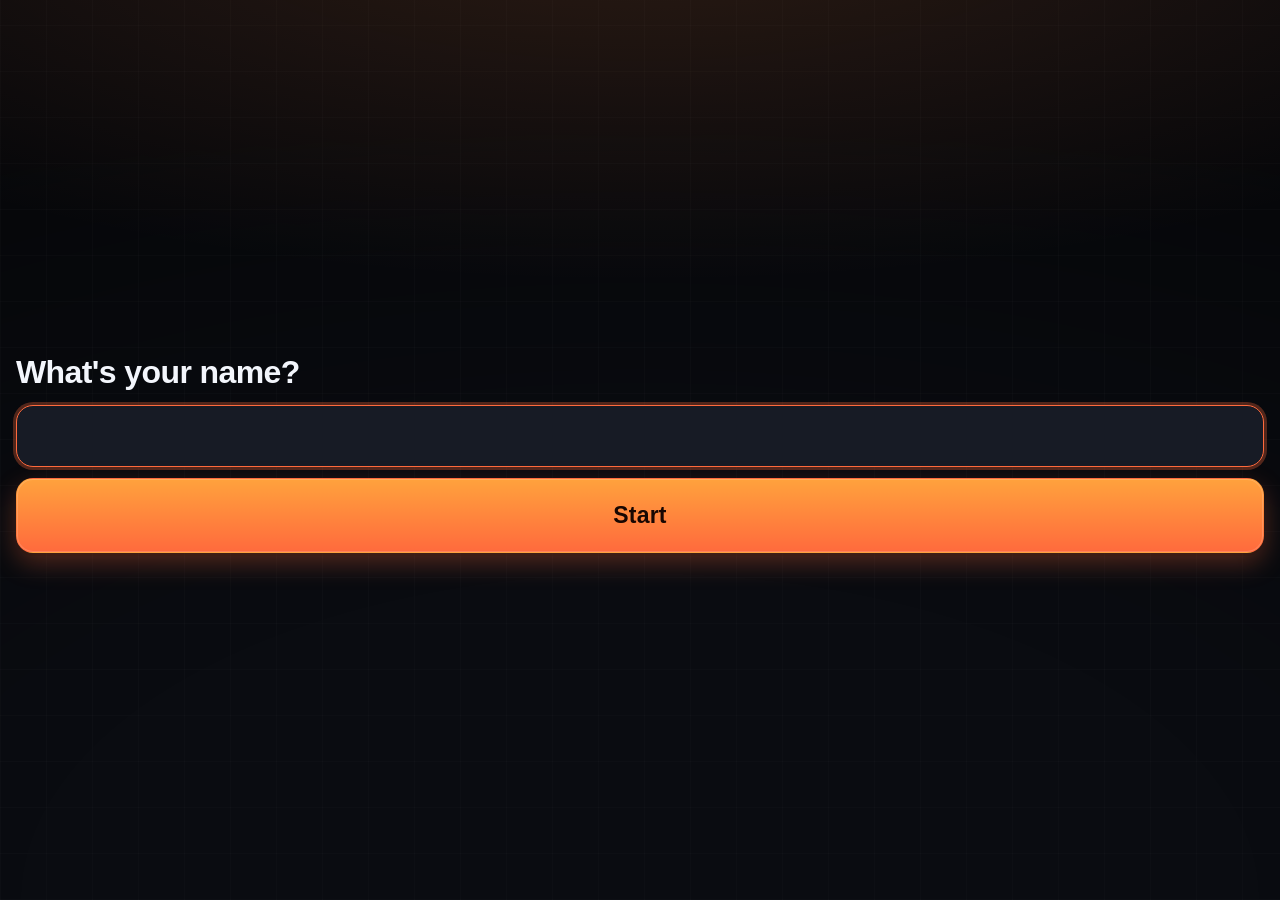
==== index.html @ cfa5f695 "Dojo 12 step 1: core engine, run loop, grid, PWA shell Vanilla JS, no build step. Per-fact mastery m" ====
<!DOCTYPE html>
<html lang="en-CA">
<head>
<meta charset="utf-8">
<meta name="viewport" content="width=device-width, initial-scale=1, viewport-fit=cover, maximum-scale=1, user-scalable=no">
<meta name="apple-mobile-web-app-capable" content="yes">
<meta name="mobile-web-app-capable" content="yes">
<meta name="apple-mobile-web-app-status-bar-style" content="black-translucent">
<meta name="apple-mobile-web-app-title" content="Dojo 12">
<meta name="theme-color" content="#11131a">
<title>Dojo 12</title>
<link rel="manifest" href="manifest.webmanifest">
<link rel="apple-touch-icon" href="icons/icon-180.png">
<link rel="icon" href="icons/icon-192.png">
<link rel="stylesheet" href="css/themes.css">
<link rel="stylesheet" href="css/app.css">
</head>
<body>
<div id="app"></div>

<script src="js/core/util.js"></script>
<script src="js/core/cfg.js"></script>
<script src="js/engine/facts.js"></script>
<script src="js/engine/mastery.js"></script>
<script src="js/core/save.js"></script>
<script src="js/core/install.js"></script>
<script src="js/data/copy.js"></script>
<script src="js/engine/scripts.js"></script>
<script src="js/engine/diagnose.js"></script>
<script src="js/engine/xp.js"></script>
<script src="js/engine/scheduler.js"></script>
<script src="js/engine/runstate.js"></script>
<script src="js/game/audio.js"></script>
<script src="js/game/fx.js"></script>
<script src="js/game/keypad.js"></script>
<script src="js/game/run.js"></script>
<script src="js/game/grid.js"></script>
<script src="js/game/main.js"></script>
</body>
</html>
---- css/themes.css ----
/* Dojo 12 — colour themes. The base theme ships with the game; the rest are
   shop stock. Every theme sets the same variables.

   The four grid states are four different hues, not four shades of one, so a
   cell reads at 24 pixels across a room: orange is being learned, blue is known
   but slow, green is fast, gold is settled. Gold also carries a ring inside the
   cell, so the two brightest states differ in shape as well as colour. */
:root, [data-theme="dojo"] {
  --bg: #0a0c11; --bg2: #0e1118;
  --panel: #171b25; --panel2: #212736; --edge: #2c3446;
  --ink: #f3f6fc; --dim: #8b95ab; --scrim: rgba(5,7,11,0.78);
  --accent: #ff6a3d; --accent2: #ffa23d; --onAccent: #180702;
  --glow: rgba(255,106,61,0.30);
  --gold: #ffc93c; --gold2: #ffe27a; --goldSoft: rgba(255,201,60,0.20);
  --learn: #ef7d3c; --known: #4d9bf0; --fastc: #2fbf71;
  --bad: #ff4f4f; --warn: #ffb03d;
  --lamp: radial-gradient(120% 62% at 50% -12%, rgba(255,140,80,0.16), transparent 70%);
}
[data-theme="space"] {
  --bg: #05070f; --bg2: #080c1a;
  --panel: #121a30; --panel2: #1c2645; --edge: #2a3660;
  --ink: #e9edff; --dim: #7f8db8; --scrim: rgba(2,4,10,0.80);
  --accent: #6f8cff; --accent2: #9d7bff; --onAccent: #030618;
  --glow: rgba(111,140,255,0.32);
  --gold: #ffd166; --gold2: #fff0b8; --goldSoft: rgba(255,209,102,0.20);
  --learn: #f08a4b; --known: #55b7e8; --fastc: #45d6a0;
  --bad: #ff5f6b; --warn: #ffb45a;
  --lamp: radial-gradient(120% 62% at 50% -12%, rgba(120,140,255,0.18), transparent 70%);
}
[data-theme="paper"] {
  --bg: #f2eee2; --bg2: #ece7d8;
  --panel: #fffdf6; --panel2: #e4dece; --edge: #d3ccb7;
  --ink: #1f1c16; --dim: #6f6857; --scrim: rgba(38,34,26,0.45);
  --accent: #c14a24; --accent2: #e0873a; --onAccent: #fffdf6;
  --glow: rgba(193,74,36,0.22);
  --gold: #d99b1c; --gold2: #f2c65c; --goldSoft: rgba(217,155,28,0.22);
  --learn: #d4762e; --known: #3d7fbf; --fastc: #2f8f57;
  --bad: #b8382c; --warn: #b8802e;
  --lamp: radial-gradient(120% 62% at 50% -12%, rgba(193,74,36,0.10), transparent 70%);
}
[data-theme="neon"] {
  --bg: #06060c; --bg2: #0a0a14;
  --panel: #14142a; --panel2: #1e1e3c; --edge: #2d2d58;
  --ink: #f4f2ff; --dim: #8d88bd; --scrim: rgba(3,3,8,0.80);
  --accent: #14e0a3; --accent2: #4df0ff; --onAccent: #021410;
  --glow: rgba(20,224,163,0.30);
  --gold: #ffe14d; --gold2: #fff7a8; --goldSoft: rgba(255,225,77,0.20);
  --learn: #ff8a3d; --known: #4d9bf0; --fastc: #22e08a;
  --bad: #ff3d68; --warn: #ffa93d;
  --lamp: radial-gradient(120% 62% at 50% -12%, rgba(20,224,163,0.16), transparent 70%);
}
---- css/app.css ----
/* Dojo 12 — layout and feel. Colours live in themes.css.
   This is meant to read as a game, not a form: a dark mat lit from above, a
   heavy rounded face for every number, weight and glow on anything earned. */
* { box-sizing: border-box; -webkit-tap-highlight-color: transparent; }
html, body {
  margin: 0; padding: 0; height: 100%;
  background: var(--bg);
  color: var(--ink);
  font: 500 17px/1.35 ui-rounded, "SF Pro Rounded", -apple-system, BlinkMacSystemFont, "Segoe UI", Roboto, sans-serif;
  overscroll-behavior: none;
  -webkit-text-size-adjust: 100%;
  font-variant-numeric: tabular-nums;
}
body { user-select: none; -webkit-user-select: none; -webkit-touch-callout: none; }
/* The lamp over the mat, and a woven ground under it. */
body::before {
  content: ""; position: fixed; inset: 0; pointer-events: none; z-index: 0;
  background:
    var(--lamp),
    repeating-linear-gradient(90deg, rgba(255,255,255,0.014) 0 1px, transparent 1px 46px),
    repeating-linear-gradient(0deg, rgba(255,255,255,0.014) 0 1px, transparent 1px 46px),
    radial-gradient(120% 90% at 50% 100%, transparent 40%, rgba(0,0,0,0.42) 100%);
}
#app {
  position: relative; z-index: 1;
  min-height: 100%;
  display: flex; flex-direction: column;
  padding: env(safe-area-inset-top) env(safe-area-inset-right) env(safe-area-inset-bottom) env(safe-area-inset-left);
}
.screen { flex: 1; display: flex; flex-direction: column; padding: 16px 16px 12px; gap: 11px; }
.grow { flex: 1; }
.row { display: flex; align-items: center; gap: 10px; }
.between { justify-content: space-between; }
.centre { align-items: center; justify-content: center; text-align: center; }
.col { display: flex; flex-direction: column; }
.hidden { display: none !important; }

/* ---- type ---- */
.big { font-size: 32px; font-weight: 800; letter-spacing: -0.6px; }
.mid { font-size: 20px; font-weight: 700; }
.small { font-size: 15px; color: var(--dim); font-weight: 500; }
.tiny { font-size: 13px; color: var(--dim); }
.num { font-variant-numeric: tabular-nums; }

/* ---- buttons ---- */
button { font: inherit; color: inherit; border: 0; background: none; touch-action: manipulation; cursor: pointer; }
.btn {
  background: linear-gradient(180deg, var(--panel2), var(--panel));
  color: var(--ink);
  border-radius: 17px; padding: 15px 18px; font-weight: 700; font-size: 17px;
  border: 1px solid var(--edge);
  box-shadow: 0 1px 0 rgba(255,255,255,0.05) inset, 0 6px 14px rgba(0,0,0,0.35);
  transition: transform 70ms ease, filter 120ms ease;
}
.btn:active { transform: translateY(2px) scale(0.985); filter: brightness(1.12); }
.btn.primary {
  background: linear-gradient(180deg, var(--accent2), var(--accent));
  color: var(--onAccent); border-color: transparent;
  font-size: 23px; font-weight: 800; padding: 21px; letter-spacing: 0.2px;
  box-shadow: 0 0 0 1px rgba(255,255,255,0.16) inset, 0 10px 26px var(--glow), 0 3px 0 rgba(0,0,0,0.25);
}
.btn.wide { width: 100%; }
.btn.ghost { background: transparent; box-shadow: none; }
.btn:disabled { opacity: 0.35; }

/* ---- home ---- */
.hero { gap: 6px; }
.namerow { display: flex; align-items: center; gap: 11px; }
.level {
  flex: none; width: 46px; height: 46px; border-radius: 15px;
  background: linear-gradient(180deg, var(--accent2), var(--accent));
  color: var(--onAccent); font-weight: 800; font-size: 21px;
  display: flex; align-items: center; justify-content: center;
  box-shadow: 0 6px 16px var(--glow);
}
.xpbar { height: 7px; border-radius: 4px; background: var(--panel); overflow: hidden;
         box-shadow: 0 1px 2px rgba(0,0,0,0.4) inset; }
.xpbar > i { display: block; height: 100%; border-radius: 4px;
             background: linear-gradient(90deg, var(--accent), var(--accent2)); transition: width 500ms ease; }
.plate {
  background: linear-gradient(180deg, var(--panel), var(--bg2));
  border: 1px solid var(--edge); border-radius: 20px; padding: 15px 16px;
  box-shadow: 0 1px 0 rgba(255,255,255,0.045) inset, 0 10px 24px rgba(0,0,0,0.3);
}
.plate .label { font-size: 13px; letter-spacing: 1.4px; text-transform: uppercase; color: var(--dim); font-weight: 700; }
.plate .value { font-size: 21px; font-weight: 800; }
.beltbar { height: 8px; border-radius: 5px; background: var(--panel2); overflow: hidden; margin-top: 9px; }
.beltbar > i { display: block; height: 100%; border-radius: 5px;
               background: linear-gradient(90deg, var(--fastc), var(--gold)); transition: width 500ms ease; }
.dots { display: flex; gap: 8px; }
.dot { width: 13px; height: 13px; border-radius: 50%; background: var(--panel2);
       box-shadow: 0 1px 2px rgba(0,0,0,0.35) inset; }
.dot.on { background: linear-gradient(180deg, var(--gold2), var(--gold)); box-shadow: 0 0 9px var(--goldSoft); }
.tiles { display: grid; grid-template-columns: 1fr 1fr; gap: 10px; }
.lvl { color: var(--accent); font-weight: 800; }
.belt { width: 34px; height: 11px; border-radius: 6px; display: inline-block; flex: none;
        box-shadow: 0 1px 3px rgba(0,0,0,0.5), 0 0 0 1px rgba(255,255,255,0.10) inset; }
.b-white { background: linear-gradient(180deg, #ffffff, #d7dbe4); }
.b-yellow { background: linear-gradient(180deg, #ffe36e, #f0c02c); }
.b-orange { background: linear-gradient(180deg, #ffa54d, #ef7420); }
.b-black { background: linear-gradient(180deg, #3a3f4d, #14161d); box-shadow: 0 0 0 1px var(--gold) inset, 0 1px 3px rgba(0,0,0,0.5); }

/* ---- run ---- */
.runtop { display: flex; align-items: center; justify-content: space-between; gap: 12px; height: 30px; }
.runscore { font-size: 19px; font-weight: 800; min-width: 62px; }
.pips { display: flex; gap: 3px; flex: 1; justify-content: center; }
.pip { width: 7px; height: 5px; border-radius: 3px; background: var(--panel2); transition: background 200ms ease; }
.pip.done { background: var(--dim); }
.pip.now { background: var(--accent); box-shadow: 0 0 7px var(--glow); }
.pip.miss { background: var(--bad); }
.combo {
  font-weight: 900; font-size: 19px; min-width: 62px; text-align: right;
  color: var(--dim); transition: color 200ms ease, transform 160ms ease;
}
.combo.t1 { color: var(--warn); }
.combo.t2 { color: var(--accent); text-shadow: 0 0 14px var(--glow); }
.combo.t3 { color: var(--gold); text-shadow: 0 0 18px var(--goldSoft); transform: scale(1.16); }

.cardwrap { flex: 1; display: flex; align-items: center; justify-content: center; position: relative; min-height: 0; }
.cardwrap::before {
  content: ""; position: absolute; width: 116%; aspect-ratio: 1; border-radius: 50%;
  background: radial-gradient(closest-side, var(--glow), transparent 70%);
  opacity: 0.5; transition: opacity 300ms ease; pointer-events: none;
}
.cardwrap.hot::before { opacity: 1; }
.card {
  position: relative; width: 100%; max-width: 330px; aspect-ratio: 1;
  background: linear-gradient(168deg, var(--panel2) 0%, var(--panel) 46%, var(--bg2) 100%);
  border: 1px solid var(--edge); border-radius: 32px;
  display: flex; flex-direction: column; align-items: center; justify-content: center; gap: 8px;
  box-shadow: 0 1px 0 rgba(255,255,255,0.07) inset, 0 -18px 40px rgba(0,0,0,0.28) inset,
              0 22px 44px rgba(0,0,0,0.45);
  transition: transform 90ms ease, box-shadow 200ms ease, border-color 200ms ease;
}
.card.gold {
  border-color: var(--gold);
  box-shadow: 0 0 0 2px var(--goldSoft) inset, 0 0 34px var(--goldSoft), 0 22px 44px rgba(0,0,0,0.45);
}
.question {
  font-size: clamp(44px, 15.5vw, 62px); font-weight: 800; letter-spacing: -1.5px;
  text-shadow: 0 3px 10px rgba(0,0,0,0.4);
}
.slots { display: flex; gap: 9px; height: 30px; align-items: flex-end; }
.slot { width: 30px; height: 5px; border-radius: 3px; background: var(--panel2);
        box-shadow: 0 1px 2px rgba(0,0,0,0.4) inset; transition: background 120ms ease, box-shadow 120ms ease; }
.slot.on { background: var(--accent); box-shadow: 0 0 9px var(--glow); }
.typed { font-size: 42px; font-weight: 800; min-height: 48px; letter-spacing: 3px; color: var(--accent2); }
.cardlabel {
  font-size: 12px; color: var(--dim); letter-spacing: 2px; text-transform: uppercase; font-weight: 800;
  min-height: 15px;
}
.card.gold .cardlabel { color: var(--gold); }

.ring { position: absolute; inset: -4px; pointer-events: none; overflow: visible; }
.ring rect { fill: none; stroke-linecap: round; }
.ring .track { stroke: var(--panel2); }
.ring .arc { stroke: var(--accent); filter: drop-shadow(0 0 5px var(--glow)); transition: stroke 200ms ease; }
.ring .arc.low { stroke: var(--bad); filter: drop-shadow(0 0 6px rgba(255,79,79,0.55)); }
.ring .goldline { stroke: var(--gold); }
.ring .ghost { stroke: var(--ink); opacity: 0.5; }

@keyframes crack { 0% { transform: translateX(0) } 18% { transform: translateX(-9px) rotate(-1.2deg) }
  38% { transform: translateX(8px) rotate(1.2deg) } 60% { transform: translateX(-5px) }
  80% { transform: translateX(3px) } 100% { transform: translateX(0) } }
.card.cracked { animation: crack 280ms cubic-bezier(.36,.07,.19,.97); border-color: var(--bad); }
.card.cracked::after {
  content: ""; position: absolute; inset: 0; border-radius: 32px; pointer-events: none;
  background:
    linear-gradient(104deg, transparent 46%, var(--bad) 48.4%, var(--bad) 51.6%, transparent 54%),
    linear-gradient(62deg, transparent 62%, var(--bad) 63.4%, var(--bad) 65%, transparent 66.6%),
    radial-gradient(closest-side, rgba(255,79,79,0.22), transparent 76%);
  opacity: 0.85; animation: fade 620ms ease forwards;
}
@keyframes fade { to { opacity: 0 } }
@keyframes pop { 0% { transform: scale(1) } 42% { transform: scale(1.075) } 100% { transform: scale(1) } }
.pop { animation: pop 200ms cubic-bezier(.34,1.56,.64,1); }
@keyframes shake { 0%,100% { transform: translateX(0) } 25% { transform: translateX(-9px) } 75% { transform: translateX(9px) } }
.shake { animation: shake 300ms ease; }
@keyframes ignite { 0% { box-shadow: 0 0 0 0 var(--goldSoft) } 100% { box-shadow: 0 0 0 26px rgba(255,201,60,0) } }
.ignite { animation: ignite 620ms ease-out; }

/* ---- keypad ---- */
.keypad { display: grid; grid-template-columns: repeat(3, 1fr); gap: 9px; padding-top: 4px; }
.key {
  background: linear-gradient(180deg, var(--panel2), var(--panel));
  border: 1px solid var(--edge); border-radius: 18px;
  font-size: 28px; font-weight: 700; padding: 15px 0; text-align: center;
  box-shadow: 0 1px 0 rgba(255,255,255,0.06) inset, 0 4px 0 rgba(0,0,0,0.32), 0 8px 16px rgba(0,0,0,0.28);
  transition: transform 60ms ease, filter 90ms ease, box-shadow 60ms ease;
}
.key:active {
  transform: translateY(4px); filter: brightness(1.35);
  box-shadow: 0 1px 0 rgba(255,255,255,0.06) inset, 0 0 0 rgba(0,0,0,0.32), 0 3px 8px rgba(0,0,0,0.3);
}
.key.go {
  background: linear-gradient(180deg, var(--accent2), var(--accent));
  color: var(--onAccent); border-color: transparent; font-size: 21px; font-weight: 800;
  box-shadow: 0 0 0 1px rgba(255,255,255,0.18) inset, 0 4px 0 rgba(0,0,0,0.3), 0 8px 20px var(--glow);
}
.key.fn { font-size: 22px; color: var(--dim); }
/* Dead while the card is showing a result or waiting on Rescue or Skip. */
.keypad.off { opacity: 0.32; }
.keypad.off .key { box-shadow: none; }

/* ---- overlays ---- */
.miss-buttons { display: flex; gap: 10px; align-items: stretch; }
.miss-buttons .btn.primary { flex: 3; font-size: 20px; padding: 17px; }
.miss-buttons .btn.ghost { flex: 1; font-size: 15px; color: var(--dim); border-color: var(--edge); }
.stepline { font-size: 25px; font-weight: 800; text-align: center; padding: 0 12px; }
.factline { font-size: 17px; color: var(--dim); text-align: center; }
.diagline { font-size: 16px; color: var(--warn); text-align: center; min-height: 21px; font-weight: 600; }

/* ---- grid ---- */
.gridwrap { overflow: auto; -webkit-overflow-scrolling: touch; }
table.grid { border-collapse: separate; border-spacing: 3px; margin: 0 auto; }
table.grid th { font-size: 11px; color: var(--dim); font-weight: 800; width: 25px; height: 25px; }
table.grid td {
  width: 25px; height: 25px; border-radius: 7px; background: var(--panel2); position: relative;
  box-shadow: 0 1px 2px rgba(0,0,0,0.32) inset;
}
table.grid td.s-learning, .legend i.s-learning { background: var(--learn); }
table.grid td.s-known,    .legend i.s-known    { background: var(--known); }
table.grid td.s-fast,     .legend i.s-fast     { background: var(--fastc); }
table.grid td.s-auto,     .legend i.s-auto     {
  background: linear-gradient(180deg, var(--gold2), var(--gold));
  box-shadow: 0 0 8px var(--goldSoft);
}
/* Gold cells carry a ring as well as a colour, so the two brightest states
   differ in shape and not only in hue. */
table.grid td.s-auto::before, .legend i.s-auto::before {
  content: ""; position: absolute; inset: 5px; border-radius: 50%;
  border: 2px solid rgba(0,0,0,0.45);
}
.legend i.s-auto::before { inset: 2px; border-width: 1.5px; }
td.dotted::after { content: ""; position: absolute; right: 2px; top: 2px; width: 6px; height: 6px;
  border-radius: 50%; background: var(--bad); box-shadow: 0 0 0 1.5px var(--bg); }
.legend { display: flex; gap: 13px; flex-wrap: wrap; }
.legend i { width: 13px; height: 13px; border-radius: 4px; display: inline-block; margin-right: 6px;
            vertical-align: -2px; position: relative; }
.seg { display: flex; gap: 7px; }
.seg .btn { flex: 1; padding: 10px; font-size: 14px; }
.seg .btn.on { background: linear-gradient(180deg, var(--accent2), var(--accent));
               color: var(--onAccent); border-color: transparent; }

/* ---- summary ---- */
.score { font-size: 62px; font-weight: 900; letter-spacing: -2px; line-height: 1;
         background: linear-gradient(180deg, var(--ink), var(--dim));
         -webkit-background-clip: text; background-clip: text; color: transparent; }
.lines { gap: 8px; }
.lines .small { color: var(--ink); font-weight: 600; }
.lines .small.q { color: var(--dim); font-weight: 500; }
.toast {
  position: fixed; left: 50%; transform: translateX(-50%); bottom: calc(24px + env(safe-area-inset-bottom));
  background: linear-gradient(180deg, var(--panel2), var(--panel));
  border: 1px solid var(--edge); border-radius: 14px;
  padding: 11px 17px; font-size: 15px; font-weight: 600; z-index: 40;
  box-shadow: 0 10px 26px rgba(0,0,0,0.45);
}
.spark {
  position: fixed; width: 7px; height: 7px; border-radius: 50%; pointer-events: none; z-index: 30;
}
.field {
  width: 100%; font: inherit; font-size: 22px; font-weight: 700; padding: 15px; border-radius: 17px;
  background: var(--panel); border: 1px solid var(--edge); color: var(--ink);
  box-shadow: 0 2px 6px rgba(0,0,0,0.35) inset;
}
.field:focus { outline: none; border-color: var(--accent); box-shadow: 0 0 0 3px var(--glow); }
.sw { width: 46px; height: 27px; border-radius: 14px; background: var(--panel2); position: relative;
      transition: background 140ms ease; flex: none; box-shadow: 0 1px 3px rgba(0,0,0,0.4) inset; }
.sw > i { position: absolute; top: 3px; left: 3px; width: 21px; height: 21px; border-radius: 50%;
          background: var(--dim); transition: transform 160ms cubic-bezier(.34,1.56,.64,1), background 140ms ease; }
.sw.on { background: linear-gradient(90deg, var(--accent), var(--accent2)); }
.sw.on > i { transform: translateX(19px); background: var(--onAccent); }

.install { gap: 18px; }
.install .shot { border: 1px solid var(--edge); border-radius: 20px; padding: 20px; background: var(--panel);
                 box-shadow: 0 10px 24px rgba(0,0,0,0.35); }
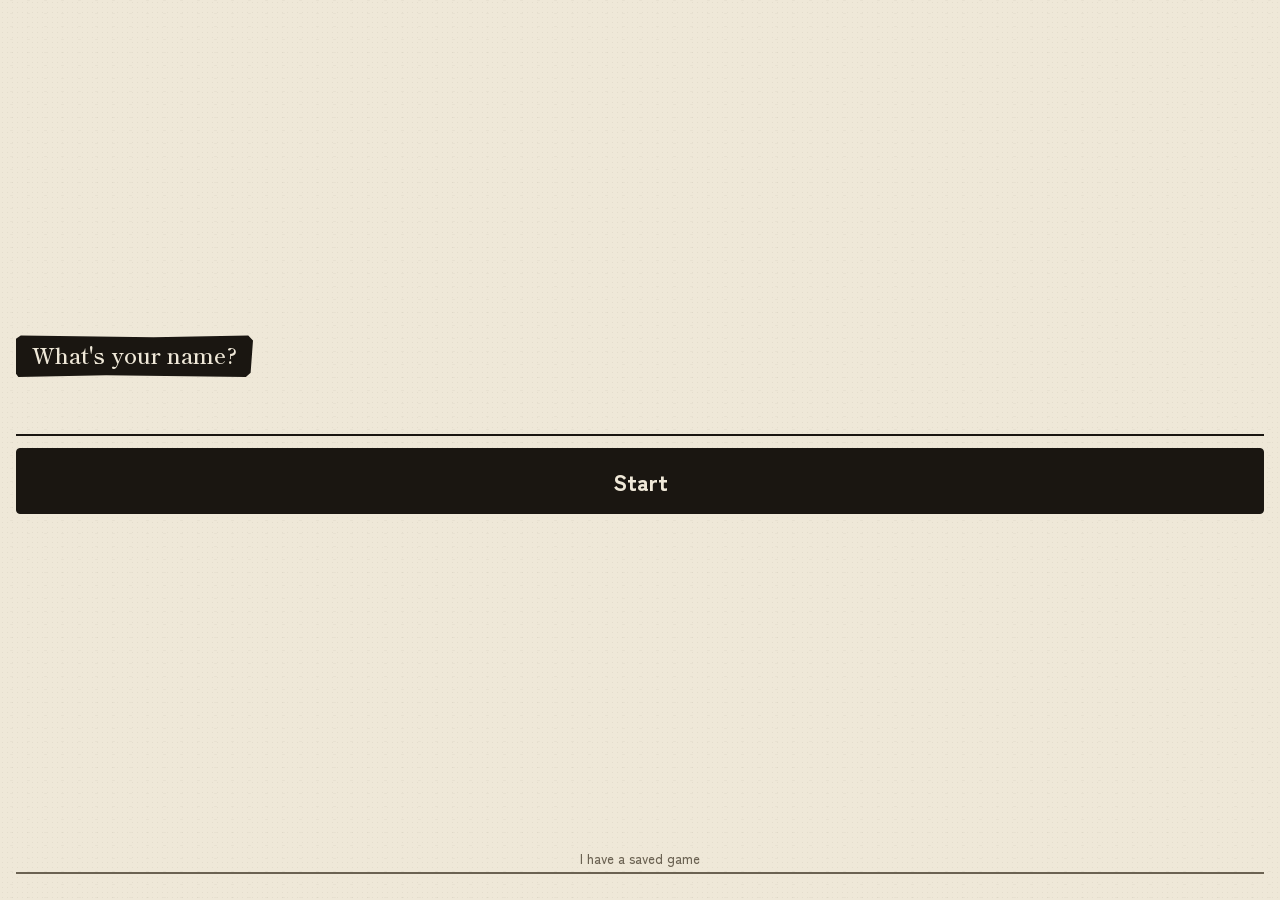
==== commit 6aae0c7f: "rework: one belt on dots, coins, round 1 as a normal round, every word rewritten, paper and ink scre" ====
--- a/index.html
+++ b/index.html
@@ -5,13 +5,16 @@
 <meta name="viewport" content="width=device-width, initial-scale=1, viewport-fit=cover, maximum-scale=1, user-scalable=no">
 <meta name="apple-mobile-web-app-capable" content="yes">
 <meta name="mobile-web-app-capable" content="yes">
-<meta name="apple-mobile-web-app-status-bar-style" content="black-translucent">
+<meta name="apple-mobile-web-app-status-bar-style" content="default">
 <meta name="apple-mobile-web-app-title" content="Dojo 12">
-<meta name="theme-color" content="#11131a">
+<meta name="theme-color" content="#EFE8D8">
 <title>Dojo 12</title>
 <link rel="manifest" href="manifest.webmanifest">
 <link rel="apple-touch-icon" href="icons/icon-180.png">
 <link rel="icon" href="icons/icon-192.png">
+<link rel="preconnect" href="https://fonts.googleapis.com">
+<link rel="preconnect" href="https://fonts.gstatic.com" crossorigin>
+<link rel="stylesheet" href="https://fonts.googleapis.com/css2?family=Shippori+Mincho:wght@600&family=Zen+Kaku+Gothic+New:wght@500;700;900&display=swap">
 <link rel="stylesheet" href="css/themes.css">
 <link rel="stylesheet" href="css/app.css">
 </head>
@@ -28,13 +31,24 @@
 <script src="js/engine/scripts.js"></script>
 <script src="js/engine/diagnose.js"></script>
 <script src="js/engine/xp.js"></script>
+<script src="js/engine/belt.js"></script>
 <script src="js/engine/scheduler.js"></script>
 <script src="js/engine/runstate.js"></script>
+<script src="js/engine/tryout.js"></script>
+<script src="js/engine/roundone.js"></script>
+<script src="js/engine/belttest.js"></script>
+<script src="js/engine/beyond.js"></script>
+<script src="js/engine/share.js"></script>
 <script src="js/game/audio.js"></script>
 <script src="js/game/fx.js"></script>
 <script src="js/game/keypad.js"></script>
 <script src="js/game/run.js"></script>
+<script src="js/game/cards.js"></script>
 <script src="js/game/grid.js"></script>
+<script src="js/game/belts.js"></script>
+<script src="js/game/shop.js"></script>
+<script src="js/game/recap.js"></script>
+<script src="js/game/dashboard.js"></script>
 <script src="js/game/main.js"></script>
 </body>
 </html>
--- a/css/themes.css
+++ b/css/themes.css
@@ -1,51 +1,108 @@
-/* Dojo 12 — colour themes. The base theme ships with the game; the rest are
-   shop stock. Every theme sets the same variables.
+/* Dojo 12 — papers (ART.md). Every paper sets the same tokens and nothing else;
+   the material rules in app.css never change with the paper. Washi and Night are
+   free and picked on first launch, the rest are shop stock.
+   Belt colours are the real cloth and never change with the paper. */
+:root,
+[data-theme="washi"] {
+  --paper:  #EFE8D8;
+  --paper2: #E2D9C3;
+  --paper3: #D6CBB0;
+  --ink:    #1A1611;
+  --ink2:   #6B6252;
+  --rule:   #C7BCA0;
+  --shu:    #C2361E;
+  --kin:    #C9A227;
+  --onInk:  #EFE8D8;
+  --grainA: rgba(26, 22, 17, 0.05);
+  --grainB: rgba(26, 22, 17, 0.03);
+}
+[data-theme="night"] {
+  --paper:  #1B2436;
+  --paper2: #232E44;
+  --paper3: #2C3850;
+  --ink:    #ECE6D8;
+  --ink2:   #9AA4B8;
+  --rule:   #3A4760;
+  --shu:    #D9553C;
+  --kin:    #D8B44A;
+  --onInk:  #1B2436;
+  --grainA: rgba(236, 230, 216, 0.05);
+  --grainB: rgba(236, 230, 216, 0.03);
+}
+[data-theme="matcha"] {
+  --paper:  #E4E7D4;
+  --paper2: #D6DBC1;
+  --paper3: #C6CDAD;
+  --ink:    #1E2416;
+  --ink2:   #636B52;
+  --rule:   #B7BE9F;
+  --shu:    #B33F22;
+  --kin:    #B79226;
+  --onInk:  #E4E7D4;
+  --grainA: rgba(30, 36, 22, 0.05);
+  --grainB: rgba(30, 36, 22, 0.03);
+}
+[data-theme="sakura"] {
+  --paper:  #F2E3E1;
+  --paper2: #E8D2D0;
+  --paper3: #DCC0BE;
+  --ink:    #241A1A;
+  --ink2:   #6F5A5A;
+  --rule:   #CFB2B0;
+  --shu:    #B5342B;
+  --kin:    #BE9330;
+  --onInk:  #F2E3E1;
+  --grainA: rgba(36, 26, 26, 0.05);
+  --grainB: rgba(36, 26, 26, 0.03);
+}
+[data-theme="kraft"] {
+  --paper:  #D9C4A3;
+  --paper2: #CBB390;
+  --paper3: #B99F79;
+  --ink:    #241A0F;
+  --ink2:   #6E5A42;
+  --rule:   #AE9470;
+  --shu:    #A83A1C;
+  --kin:    #9C7A1E;
+  --onInk:  #D9C4A3;
+  --grainA: rgba(36, 26, 15, 0.06);
+  --grainB: rgba(36, 26, 15, 0.035);
+}
+[data-theme="sumi"] {
+  --paper:  #23211C;
+  --paper2: #2C2A24;
+  --paper3: #3A372F;
+  --ink:    #EFE8D8;
+  --ink2:   #A29882;
+  --rule:   #4A463C;
+  --shu:    #D4482C;
+  --kin:    #D4B03C;
+  --onInk:  #23211C;
+  --grainA: rgba(239, 232, 216, 0.05);
+  --grainB: rgba(239, 232, 216, 0.03);
+}
+[data-theme="kinpaku"] {
+  --paper:  #F0E3C0;
+  --paper2: #E4D3A5;
+  --paper3: #D4BF88;
+  --ink:    #1F1A0F;
+  --ink2:   #6B5E3C;
+  --rule:   #C9B27F;
+  --shu:    #B3341C;
+  --kin:    #A8871B;
+  --onInk:  #F0E3C0;
+  --grainA: rgba(31, 26, 15, 0.05);
+  --grainB: rgba(31, 26, 15, 0.03);
+}
 
-   The four grid states are four different hues, not four shades of one, so a
-   cell reads at 24 pixels across a room: orange is being learned, blue is known
-   but slow, green is fast, gold is settled. Gold also carries a ring inside the
-   cell, so the two brightest states differ in shape as well as colour. */
-:root, [data-theme="dojo"] {
-  --bg: #0a0c11; --bg2: #0e1118;
-  --panel: #171b25; --panel2: #212736; --edge: #2c3446;
-  --ink: #f3f6fc; --dim: #8b95ab; --scrim: rgba(5,7,11,0.78);
-  --accent: #ff6a3d; --accent2: #ffa23d; --onAccent: #180702;
-  --glow: rgba(255,106,61,0.30);
-  --gold: #ffc93c; --gold2: #ffe27a; --goldSoft: rgba(255,201,60,0.20);
-  --learn: #ef7d3c; --known: #4d9bf0; --fastc: #2fbf71;
-  --bad: #ff4f4f; --warn: #ffb03d;
-  --lamp: radial-gradient(120% 62% at 50% -12%, rgba(255,140,80,0.16), transparent 70%);
+/* The belt cloth. A coloured belt with a black rank bar holding white stripes,
+   and a red bar on a black belt, the way a real one is made. */
+:root {
+  --belt-white:  #F4F0E6;
+  --belt-blue:   #2C4D8C;
+  --belt-purple: #5A3A78;
+  --belt-brown:  #6B4423;
+  --belt-black:  #14110D;
+  --belt-bar:    #14110D;
+  --belt-tape:   #F4F0E6;
 }
-[data-theme="space"] {
-  --bg: #05070f; --bg2: #080c1a;
-  --panel: #121a30; --panel2: #1c2645; --edge: #2a3660;
-  --ink: #e9edff; --dim: #7f8db8; --scrim: rgba(2,4,10,0.80);
-  --accent: #6f8cff; --accent2: #9d7bff; --onAccent: #030618;
-  --glow: rgba(111,140,255,0.32);
-  --gold: #ffd166; --gold2: #fff0b8; --goldSoft: rgba(255,209,102,0.20);
-  --learn: #f08a4b; --known: #55b7e8; --fastc: #45d6a0;
-  --bad: #ff5f6b; --warn: #ffb45a;
-  --lamp: radial-gradient(120% 62% at 50% -12%, rgba(120,140,255,0.18), transparent 70%);
-}
-[data-theme="paper"] {
-  --bg: #f2eee2; --bg2: #ece7d8;
-  --panel: #fffdf6; --panel2: #e4dece; --edge: #d3ccb7;
-  --ink: #1f1c16; --dim: #6f6857; --scrim: rgba(38,34,26,0.45);
-  --accent: #c14a24; --accent2: #e0873a; --onAccent: #fffdf6;
-  --glow: rgba(193,74,36,0.22);
-  --gold: #d99b1c; --gold2: #f2c65c; --goldSoft: rgba(217,155,28,0.22);
-  --learn: #d4762e; --known: #3d7fbf; --fastc: #2f8f57;
-  --bad: #b8382c; --warn: #b8802e;
-  --lamp: radial-gradient(120% 62% at 50% -12%, rgba(193,74,36,0.10), transparent 70%);
-}
-[data-theme="neon"] {
-  --bg: #06060c; --bg2: #0a0a14;
-  --panel: #14142a; --panel2: #1e1e3c; --edge: #2d2d58;
-  --ink: #f4f2ff; --dim: #8d88bd; --scrim: rgba(3,3,8,0.80);
-  --accent: #14e0a3; --accent2: #4df0ff; --onAccent: #021410;
-  --glow: rgba(20,224,163,0.30);
-  --gold: #ffe14d; --gold2: #fff7a8; --goldSoft: rgba(255,225,77,0.20);
-  --learn: #ff8a3d; --known: #4d9bf0; --fastc: #22e08a;
-  --bad: #ff3d68; --warn: #ffa93d;
-  --lamp: radial-gradient(120% 62% at 50% -12%, rgba(20,224,163,0.16), transparent 70%);
-}
--- a/css/app.css
+++ b/css/app.css
@@ -1,277 +1,308 @@
-/* Dojo 12 — layout and feel. Colours live in themes.css.
-   This is meant to read as a game, not a form: a dark mat lit from above, a
-   heavy rounded face for every number, weight and glow on anything earned. */
+/* Dojo 12 — paper and ink (ART.md). A sheet of washi, sumi ink, one vermilion
+   seal. Nothing is plastic, glass or lit from behind: depth is a hard 2 px ink
+   offset, never a blur, and red is a reward, never a warning. Colours live in
+   themes.css; this file is material and layout only. */
+
 * { box-sizing: border-box; -webkit-tap-highlight-color: transparent; }
 html, body {
   margin: 0; padding: 0; height: 100%;
-  background: var(--bg);
+  overflow-x: clip;
+  background-color: var(--paper);
   color: var(--ink);
-  font: 500 17px/1.35 ui-rounded, "SF Pro Rounded", -apple-system, BlinkMacSystemFont, "Segoe UI", Roboto, sans-serif;
+  font: 500 17px/1.4 "Zen Kaku Gothic New", "Hiragino Sans", system-ui, sans-serif;
+  font-variant-numeric: tabular-nums;
   overscroll-behavior: none;
   -webkit-text-size-adjust: 100%;
-  font-variant-numeric: tabular-nums;
-}
-body { user-select: none; -webkit-user-select: none; -webkit-touch-callout: none; }
-/* The lamp over the mat, and a woven ground under it. */
-body::before {
-  content: ""; position: fixed; inset: 0; pointer-events: none; z-index: 0;
-  background:
-    var(--lamp),
-    repeating-linear-gradient(90deg, rgba(255,255,255,0.014) 0 1px, transparent 1px 46px),
-    repeating-linear-gradient(0deg, rgba(255,255,255,0.014) 0 1px, transparent 1px 46px),
-    radial-gradient(120% 90% at 50% 100%, transparent 40%, rgba(0,0,0,0.42) 100%);
+}
+/* Paper has fibre. Flat cream with nothing in it reads as a wireframe (Okami). */
+body {
+  user-select: none; -webkit-user-select: none; -webkit-touch-callout: none;
+  background-image:
+    radial-gradient(var(--grainA) 0.5px, transparent 0.6px),
+    radial-gradient(var(--grainB) 1px, transparent 1.2px);
+  background-size: 5px 5px, 17px 13px;
+  background-position: 0 0, 3px 7px;
 }
 #app {
-  position: relative; z-index: 1;
-  min-height: 100%;
+  position: relative; min-height: 100%;
   display: flex; flex-direction: column;
   padding: env(safe-area-inset-top) env(safe-area-inset-right) env(safe-area-inset-bottom) env(safe-area-inset-left);
 }
-.screen { flex: 1; display: flex; flex-direction: column; padding: 16px 16px 12px; gap: 11px; }
-.grow { flex: 1; }
+.screen { flex: 1; display: flex; flex-direction: column; padding: 16px 16px 14px; gap: 12px; }
+/* The round, round 1 and the belt test are exactly one phone tall, so the card
+   takes what the keypad leaves instead of pushing it off the bottom. */
+.screen.fit {
+  flex: none; min-height: 0;
+  height: calc(100vh - env(safe-area-inset-top) - env(safe-area-inset-bottom));
+  height: calc(100dvh - env(safe-area-inset-top) - env(safe-area-inset-bottom));
+}
+.grow { flex: 1 1 auto; min-height: 0; }
 .row { display: flex; align-items: center; gap: 10px; }
+.col { display: flex; flex-direction: column; }
 .between { justify-content: space-between; }
 .centre { align-items: center; justify-content: center; text-align: center; }
-.col { display: flex; flex-direction: column; }
+.wrapx { overflow-x: auto; -webkit-overflow-scrolling: touch; }
 .hidden { display: none !important; }
 
-/* ---- type ---- */
-.big { font-size: 32px; font-weight: 800; letter-spacing: -0.6px; }
-.mid { font-size: 20px; font-weight: 700; }
-.small { font-size: 15px; color: var(--dim); font-weight: 500; }
-.tiny { font-size: 13px; color: var(--dim); }
-.num { font-variant-numeric: tabular-nums; }
-
-/* ---- buttons ---- */
+/* ---- type: 13 · 15 · 17 · 22 · 30 · 44 · 64, and nothing between ---- */
+.t13 { font-size: 13px; }
+.t15 { font-size: 15px; }
+.t17 { font-size: 17px; }
+.t22 { font-size: 22px; font-weight: 700; }
+.t30 { font-size: 30px; font-weight: 900; }
+.t44 { font-size: 44px; font-weight: 900; letter-spacing: -0.5px; }
+.t64 { font-size: 64px; font-weight: 900; letter-spacing: -1px; }
+.dim { color: var(--ink2); }
+.mincho { font-family: "Shippori Mincho", "Hiragino Mincho ProN", "Yu Mincho", serif; font-weight: 600; }
+.num { font-variant-numeric: tabular-nums; font-weight: 900; }
+.label { font-size: 13px; color: var(--ink2); font-weight: 500; }
+.lines { display: flex; flex-direction: column; gap: 7px; }
+
+/* A screen title sits inside a black brush stroke (Ghost of Tsushima). */
+.titlebar {
+  background: var(--ink); color: var(--onInk);
+  font-family: "Shippori Mincho", "Hiragino Mincho ProN", serif; font-weight: 600;
+  font-size: 22px; line-height: 1.25; padding: 6px 16px 8px;
+  width: fit-content; max-width: 100%;
+  clip-path: polygon(0 8%, 2% 0, 58% 4%, 98% 0, 100% 12%, 99% 90%, 97% 100%, 38% 96%, 1% 100%, 0 92%);
+}
+
+/* ---- keys, buttons and links ---- */
 button { font: inherit; color: inherit; border: 0; background: none; touch-action: manipulation; cursor: pointer; }
 .btn {
-  background: linear-gradient(180deg, var(--panel2), var(--panel));
+  background: var(--paper);
   color: var(--ink);
-  border-radius: 17px; padding: 15px 18px; font-weight: 700; font-size: 17px;
-  border: 1px solid var(--edge);
-  box-shadow: 0 1px 0 rgba(255,255,255,0.05) inset, 0 6px 14px rgba(0,0,0,0.35);
-  transition: transform 70ms ease, filter 120ms ease;
-}
-.btn:active { transform: translateY(2px) scale(0.985); filter: brightness(1.12); }
-.btn.primary {
-  background: linear-gradient(180deg, var(--accent2), var(--accent));
-  color: var(--onAccent); border-color: transparent;
-  font-size: 23px; font-weight: 800; padding: 21px; letter-spacing: 0.2px;
-  box-shadow: 0 0 0 1px rgba(255,255,255,0.16) inset, 0 10px 26px var(--glow), 0 3px 0 rgba(0,0,0,0.25);
-}
+  border: 1.5px solid var(--ink);
+  border-radius: 4px;
+  padding: 13px 16px;
+  font-weight: 700; font-size: 17px;
+  box-shadow: 2px 2px 0 var(--ink);
+  transition: transform 60ms ease, box-shadow 60ms ease;
+  text-align: center;
+}
+.btn:active { transform: translate(2px, 2px); box-shadow: 0 0 0 var(--ink); }
 .btn.wide { width: 100%; }
-.btn.ghost { background: transparent; box-shadow: none; }
-.btn:disabled { opacity: 0.35; }
+.btn.ink { background: var(--ink); color: var(--onInk); font-size: 22px; font-weight: 900; padding: 17px; box-shadow: none; }
+.btn.ink:active { transform: translate(2px, 2px); }
+.btn.shu { background: var(--shu); color: var(--onInk); border-color: var(--ink); }
+.btn.quiet { background: transparent; border-color: var(--ink2); box-shadow: none; color: var(--ink2); font-weight: 500; }
+.btn.dim { opacity: 0.55; }
+.btn:focus-visible { outline: 2px solid var(--shu); outline-offset: 2px; }
+.link {
+  background: none; border: 0; padding: 4px 0; color: var(--ink); font-weight: 700; font-size: 17px;
+  border-bottom: 2px solid var(--ink); border-radius: 0;
+}
+.link.small { font-size: 13px; font-weight: 500; color: var(--ink2); border-bottom-color: var(--ink2); }
+.navrow { display: flex; gap: 18px; justify-content: space-between; }
+.field {
+  width: 100%; background: transparent; color: var(--ink);
+  border: 0; border-bottom: 2px solid var(--ink); border-radius: 0;
+  font: 700 22px/1.3 "Zen Kaku Gothic New", "Hiragino Sans", system-ui, sans-serif;
+  padding: 8px 2px; outline: none;
+}
+.field::placeholder { color: var(--ink2); font-weight: 500; font-size: 17px; }
+.tiles { display: grid; grid-template-columns: 1fr 1fr; gap: 9px; }
+
+/* ---- the seal, the coin, the belt ---- */
+.seal {
+  background: var(--shu); color: var(--onInk);
+  font-weight: 900; font-size: 13px; line-height: 1;
+  padding: 5px 6px; border-radius: 3px;
+  box-shadow: inset 0 0 0 2px var(--shu), inset 0 0 0 3px var(--paper);
+  transform: rotate(-3deg);
+}
+.seal.big { font-size: 17px; padding: 8px 9px; }
+.coin {
+  display: inline-block; width: 13px; height: 13px; border-radius: 50%;
+  border: 2px solid var(--ink); position: relative; vertical-align: -2px;
+}
+.coin::after { content: ""; position: absolute; inset: 3.5px; background: var(--ink); }
+.beltband { display: flex; align-items: stretch; height: 22px; border: 1.5px solid var(--ink); border-radius: 2px; overflow: hidden; }
+.beltband.tall { height: 30px; }
+.beltband > .cloth { flex: 1 1 auto; background: var(--belt-white); }
+.beltband > .bar { flex: 0 0 42%; background: var(--belt-bar); display: flex; align-items: center; gap: 4px; padding: 0 6px; }
+.beltband > .bar > i { width: 4px; height: 100%; background: var(--belt-tape); }
+.b-white > .cloth { background: var(--belt-white); }
+.b-blue > .cloth { background: var(--belt-blue); }
+.b-purple > .cloth { background: var(--belt-purple); }
+.b-brown > .cloth { background: var(--belt-brown); }
+.b-black > .cloth { background: var(--belt-black); }
+.b-black > .bar { background: var(--shu); }
+.bar-fill { height: 7px; background: var(--paper2); border: 1.5px solid var(--ink); border-radius: 2px; overflow: hidden; }
+.bar-fill > i { display: block; height: 100%; background: var(--ink); }
 
 /* ---- home ---- */
-.hero { gap: 6px; }
-.namerow { display: flex; align-items: center; gap: 11px; }
-.level {
-  flex: none; width: 46px; height: 46px; border-radius: 15px;
-  background: linear-gradient(180deg, var(--accent2), var(--accent));
-  color: var(--onAccent); font-weight: 800; font-size: 21px;
-  display: flex; align-items: center; justify-content: center;
-  box-shadow: 0 6px 16px var(--glow);
-}
-.xpbar { height: 7px; border-radius: 4px; background: var(--panel); overflow: hidden;
-         box-shadow: 0 1px 2px rgba(0,0,0,0.4) inset; }
-.xpbar > i { display: block; height: 100%; border-radius: 4px;
-             background: linear-gradient(90deg, var(--accent), var(--accent2)); transition: width 500ms ease; }
-.plate {
-  background: linear-gradient(180deg, var(--panel), var(--bg2));
-  border: 1px solid var(--edge); border-radius: 20px; padding: 15px 16px;
-  box-shadow: 0 1px 0 rgba(255,255,255,0.045) inset, 0 10px 24px rgba(0,0,0,0.3);
-}
-.plate .label { font-size: 13px; letter-spacing: 1.4px; text-transform: uppercase; color: var(--dim); font-weight: 700; }
-.plate .value { font-size: 21px; font-weight: 800; }
-.beltbar { height: 8px; border-radius: 5px; background: var(--panel2); overflow: hidden; margin-top: 9px; }
-.beltbar > i { display: block; height: 100%; border-radius: 5px;
-               background: linear-gradient(90deg, var(--fastc), var(--gold)); transition: width 500ms ease; }
-.dots { display: flex; gap: 8px; }
-.dot { width: 13px; height: 13px; border-radius: 50%; background: var(--panel2);
-       box-shadow: 0 1px 2px rgba(0,0,0,0.35) inset; }
-.dot.on { background: linear-gradient(180deg, var(--gold2), var(--gold)); box-shadow: 0 0 9px var(--goldSoft); }
-.tiles { display: grid; grid-template-columns: 1fr 1fr; gap: 10px; }
-.lvl { color: var(--accent); font-weight: 800; }
-.belt { width: 34px; height: 11px; border-radius: 6px; display: inline-block; flex: none;
-        box-shadow: 0 1px 3px rgba(0,0,0,0.5), 0 0 0 1px rgba(255,255,255,0.10) inset; }
-.b-white { background: linear-gradient(180deg, #ffffff, #d7dbe4); }
-.b-yellow { background: linear-gradient(180deg, #ffe36e, #f0c02c); }
-.b-orange { background: linear-gradient(180deg, #ffa54d, #ef7420); }
-.b-black { background: linear-gradient(180deg, #3a3f4d, #14161d); box-shadow: 0 0 0 1px var(--gold) inset, 0 1px 3px rgba(0,0,0,0.5); }
-
-/* ---- run ---- */
-.runtop { display: flex; align-items: center; justify-content: space-between; gap: 12px; height: 30px; }
-.runscore { font-size: 19px; font-weight: 800; min-width: 62px; }
-.pips { display: flex; gap: 3px; flex: 1; justify-content: center; }
-.pip { width: 7px; height: 5px; border-radius: 3px; background: var(--panel2); transition: background 200ms ease; }
-.pip.done { background: var(--dim); }
-.pip.now { background: var(--accent); box-shadow: 0 0 7px var(--glow); }
-.pip.miss { background: var(--bad); }
-.combo {
-  font-weight: 900; font-size: 19px; min-width: 62px; text-align: right;
-  color: var(--dim); transition: color 200ms ease, transform 160ms ease;
-}
-.combo.t1 { color: var(--warn); }
-.combo.t2 { color: var(--accent); text-shadow: 0 0 14px var(--glow); }
-.combo.t3 { color: var(--gold); text-shadow: 0 0 18px var(--goldSoft); transform: scale(1.16); }
-
-.cardwrap { flex: 1; display: flex; align-items: center; justify-content: center; position: relative; min-height: 0; }
-.cardwrap::before {
-  content: ""; position: absolute; width: 116%; aspect-ratio: 1; border-radius: 50%;
-  background: radial-gradient(closest-side, var(--glow), transparent 70%);
-  opacity: 0.5; transition: opacity 300ms ease; pointer-events: none;
-}
-.cardwrap.hot::before { opacity: 1; }
+.home-head { display: flex; align-items: flex-end; justify-content: space-between; gap: 12px; }
+.home-name { font-family: "Shippori Mincho", "Hiragino Mincho ProN", serif; font-weight: 600; font-size: 30px; }
+.xpline { height: 3px; background: var(--paper2); overflow: hidden; }
+.xpline > i { display: block; height: 100%; background: var(--shu); }
+.plate { position: relative; border: 1.5px solid var(--ink); border-radius: 4px; padding: 13px 14px; display: flex; flex-direction: column; gap: 9px; background: var(--paper); }
+.plate.lift { box-shadow: 2px 2px 0 var(--ink); }
+.mark { width: 22px; height: 22px; display: inline-block; }
+.mark svg { width: 100%; height: 100%; display: block; }
+
+/* ---- the round ---- */
+.runtop { display: flex; align-items: center; justify-content: space-between; gap: 10px; min-height: 30px; }
+.runscore { font-size: 22px; font-weight: 900; }
+.streak { display: flex; align-items: center; gap: 7px; }
+.streak .ticks { display: flex; gap: 3px; }
+.streak .ticks > i { width: 5px; height: 13px; border: 1.5px solid var(--ink); background: transparent; }
+.streak .ticks > i.on { background: var(--ink); }
+.mult { background: var(--shu); color: var(--onInk); font-weight: 900; font-size: 13px; padding: 3px 6px; border-radius: 3px; }
+[data-combo="ink"] .mult { background: var(--ink); }
+[data-combo="round"] .mult { border-radius: 50%; padding: 5px 6px; }
+[data-combo="gold"] .mult { background: var(--kin); color: var(--ink); }
+.pips { display: flex; gap: 3px; flex-wrap: nowrap; justify-content: center; padding: 2px 0; }
+.pips > i { width: 6px; height: 6px; background: var(--paper2); border: 1px solid var(--rule); }
+.pips > i.done { background: var(--ink); border-color: var(--ink); }
+.pips > i.now { background: var(--shu); border-color: var(--ink); transform: scale(1.35); }
+.pips > i.miss { background: var(--paper); border: 1.5px solid var(--ink); }
+
+.cardwrap { flex: 1 1 0px; min-height: 0; display: flex; align-items: center; justify-content: center; position: relative; }
 .card {
-  position: relative; width: 100%; max-width: 330px; aspect-ratio: 1;
-  background: linear-gradient(168deg, var(--panel2) 0%, var(--panel) 46%, var(--bg2) 100%);
-  border: 1px solid var(--edge); border-radius: 32px;
-  display: flex; flex-direction: column; align-items: center; justify-content: center; gap: 8px;
-  box-shadow: 0 1px 0 rgba(255,255,255,0.07) inset, 0 -18px 40px rgba(0,0,0,0.28) inset,
-              0 22px 44px rgba(0,0,0,0.45);
-  transition: transform 90ms ease, box-shadow 200ms ease, border-color 200ms ease;
-}
-.card.gold {
-  border-color: var(--gold);
-  box-shadow: 0 0 0 2px var(--goldSoft) inset, 0 0 34px var(--goldSoft), 0 22px 44px rgba(0,0,0,0.45);
-}
-.question {
-  font-size: clamp(44px, 15.5vw, 62px); font-weight: 800; letter-spacing: -1.5px;
-  text-shadow: 0 3px 10px rgba(0,0,0,0.4);
-}
-.slots { display: flex; gap: 9px; height: 30px; align-items: flex-end; }
-.slot { width: 30px; height: 5px; border-radius: 3px; background: var(--panel2);
-        box-shadow: 0 1px 2px rgba(0,0,0,0.4) inset; transition: background 120ms ease, box-shadow 120ms ease; }
-.slot.on { background: var(--accent); box-shadow: 0 0 9px var(--glow); }
-.typed { font-size: 42px; font-weight: 800; min-height: 48px; letter-spacing: 3px; color: var(--accent2); }
-.cardlabel {
-  font-size: 12px; color: var(--dim); letter-spacing: 2px; text-transform: uppercase; font-weight: 800;
-  min-height: 15px;
-}
-.card.gold .cardlabel { color: var(--gold); }
-
-.ring { position: absolute; inset: -4px; pointer-events: none; overflow: visible; }
-.ring rect { fill: none; stroke-linecap: round; }
-.ring .track { stroke: var(--panel2); }
-.ring .arc { stroke: var(--accent); filter: drop-shadow(0 0 5px var(--glow)); transition: stroke 200ms ease; }
-.ring .arc.low { stroke: var(--bad); filter: drop-shadow(0 0 6px rgba(255,79,79,0.55)); }
-.ring .goldline { stroke: var(--gold); }
-.ring .ghost { stroke: var(--ink); opacity: 0.5; }
-
-@keyframes crack { 0% { transform: translateX(0) } 18% { transform: translateX(-9px) rotate(-1.2deg) }
-  38% { transform: translateX(8px) rotate(1.2deg) } 60% { transform: translateX(-5px) }
-  80% { transform: translateX(3px) } 100% { transform: translateX(0) } }
-.card.cracked { animation: crack 280ms cubic-bezier(.36,.07,.19,.97); border-color: var(--bad); }
+  position: relative; width: 100%; max-width: min(330px, 100%); max-height: 100%; aspect-ratio: 1;
+  background-color: var(--paper);
+  border: 1.5px solid var(--ink); border-radius: 4px;
+  box-shadow: 2px 2px 0 var(--ink);
+  display: flex; flex-direction: column; align-items: center; justify-content: center; gap: 6px;
+  overflow: hidden;
+}
+[data-skin="grain"] .card { background-image: radial-gradient(var(--grainA) 1px, transparent 1.4px); background-size: 7px 7px; }
+[data-skin="grid"] .card { background-image: linear-gradient(var(--grainB) 1px, transparent 1px), linear-gradient(90deg, var(--grainB) 1px, transparent 1px); background-size: 22px 22px; }
+[data-skin="wave"] .card { background-image: radial-gradient(circle at 50% 100%, transparent 9px, var(--grainB) 9px, var(--grainB) 10px, transparent 10px); background-size: 24px 14px; }
+[data-skin="hemp"] .card { background-image: linear-gradient(45deg, var(--grainB) 1px, transparent 1px), linear-gradient(-45deg, var(--grainB) 1px, transparent 1px); background-size: 18px 18px; }
+[data-skin="gilt"] .card { box-shadow: 2px 2px 0 var(--ink), inset 0 0 0 3px var(--kin); }
+.cardlabel { font-size: 13px; color: var(--ink2); min-height: 16px; }
+.question { font-size: clamp(28px, calc(var(--cs, 320px) * 0.2), 64px); font-weight: 900; letter-spacing: -1px; }
+.question.words { font-size: clamp(15px, calc(var(--cs, 320px) * 0.085), 30px); line-height: 1.25; text-align: center; padding: 0 18px; letter-spacing: 0; }
+.typed { font-size: clamp(22px, calc(var(--cs, 320px) * 0.13), 44px); font-weight: 900; min-height: 1.2em; color: var(--shu); }
+.slots { display: flex; gap: 8px; height: 14px; align-items: flex-end; }
+.slots > i { width: 26px; height: 3px; background: var(--rule); }
+.slots > i.on { background: var(--ink); }
+.stepline { font-size: 17px; font-weight: 700; text-align: center; padding: 0 14px; }
+
+/* Two dots on every question: one for each counted day. */
+.dots { display: flex; gap: 9px; align-items: center; min-height: 18px; }
+.dots > i { width: 14px; height: 14px; border-radius: 50%; border: 1.5px solid var(--ink2); background: transparent; }
+.dots > i.on { background: var(--ink); border-color: var(--ink); }
+.dots > i.lit { border: 2.5px solid var(--shu); }
+.dots > i.stamp { animation: stamp 180ms ease-out; }
+@keyframes stamp { 0% { transform: scale(1.9); opacity: 0.2; } 60% { transform: scale(0.92); opacity: 1; } 100% { transform: scale(1); } }
+
+/* The ensō: one brush circle, open, drawn in one breath. */
+.enso { position: absolute; inset: 7%; pointer-events: none; overflow: visible; }
+.enso circle { fill: none; stroke-linecap: round; }
+.enso .track { stroke: var(--ink2); stroke-width: 2.5; opacity: 0.4; }
+.enso .arc { stroke: var(--shu); stroke-width: var(--ensoW, 4.5); }
+.enso .tick-gold { stroke: var(--kin); stroke-width: 5; }
+.enso .tick-best { stroke: var(--ink); stroke-width: 3; }
+[data-ring="thin"] .enso .arc { stroke-width: calc(var(--ensoW, 6) * 0.55); }
+[data-ring="double"] .enso .arc { stroke-dasharray: none; filter: none; stroke-width: calc(var(--ensoW, 6) * 0.5); }
+[data-ring="double"] .enso .track { stroke-width: 6; opacity: 0.3; }
+[data-ring="dotted"] .enso .arc { stroke-linecap: butt; }
+[data-ring="gold"] .enso .arc { stroke: var(--kin); }
+
+.diagline { min-height: 40px; font-size: 15px; display: flex; align-items: center; justify-content: center; text-align: center; }
+.missbtns { display: flex; gap: 9px; }
+.missbtns > button { flex: 1; }
+.missbtns.idle { visibility: hidden; }
+
+/* ---- keypad ---- */
+.padwrap { display: flex; flex-direction: column; gap: 7px; }
+.padwrap.off { opacity: 0.45; }
+.keypad { display: grid; grid-template-columns: repeat(3, 1fr); gap: 7px; }
+.keyrow { display: grid; grid-template-columns: repeat(3, 1fr); gap: 7px; }
+.keyrow.big { grid-template-columns: repeat(2, 1fr); }
+.key {
+  background: var(--paper2); color: var(--ink);
+  border: 1.5px solid var(--ink); border-radius: 4px;
+  box-shadow: 2px 2px 0 var(--ink);
+  font-weight: 900; font-size: 22px; padding: 12px 0;
+  transition: transform 60ms ease, box-shadow 60ms ease;
+}
+.key:active { transform: translate(2px, 2px); box-shadow: 0 0 0 var(--ink); }
+.key.fn { font-size: 17px; font-weight: 700; background: var(--paper); }
+.key.go { background: var(--shu); color: var(--onInk); }
+.key.no { background: var(--paper); color: var(--ink); }
+
+/* ---- the end of a round ---- */
+.sumline { display: flex; align-items: baseline; justify-content: space-between; gap: 12px; font-size: 15px; }
+.sumline .v { font-weight: 900; }
+
+/* ---- the grid ---- */
+table.grid { border-collapse: collapse; }
+table.grid th { font-size: 13px; font-weight: 500; color: var(--ink2); padding: 2px 4px; }
+table.grid td {
+  width: 26px; height: 26px; padding: 0;
+  background: var(--paper2); border: 1px solid var(--rule);
+}
+table.grid td.d1 { background: var(--paper); border-color: var(--ink2); position: relative; }
+table.grid td.d1::after { content: ""; position: absolute; inset: 9px; border-radius: 50%; background: var(--ink); }
+table.grid td.d2 { background: var(--ink); border-color: var(--ink); }
+table.grid td.na { background: var(--paper); border: 1px dashed var(--ink2); }
+.legend { display: flex; flex-wrap: wrap; gap: 12px; font-size: 13px; color: var(--ink2); align-items: center; }
+.legend span { display: flex; align-items: center; gap: 6px; }
+.legend i { width: 15px; height: 15px; background: var(--paper2); border: 1px solid var(--rule); display: block; }
+.legend i.d1 { background: var(--paper); border-color: var(--ink2); position: relative; }
+.legend i.d1::after { content: ""; position: absolute; inset: 5px; border-radius: 50%; background: var(--ink); }
+.legend i.d2 { background: var(--ink); border-color: var(--ink); }
+.legend i.na { background: var(--paper); border: 1px dashed var(--ink2); }
+.seg { display: flex; gap: 9px; }
+.seg > button { flex: 1; }
+.seg > button.on { background: var(--shu); color: var(--onInk); }
+
+/* ---- the belt ladder ---- */
+.rung { display: flex; align-items: center; gap: 12px; padding: 9px 0; border-top: 1px solid var(--rule); }
+.rung:first-child { border-top: 0; }
+.rung .name { font-size: 17px; font-weight: 700; width: 5.2rem; }
+.rung .band { flex: 1 1 auto; }
+.rung.now .name { color: var(--shu); }
+.rung.done { opacity: 0.55; }
+
+/* ---- the shop ---- */
+.shopitem { display: flex; align-items: center; justify-content: space-between; gap: 11px; width: 100%; text-align: left; }
+.shopitem .right { font-size: 13px; color: var(--ink2); white-space: nowrap; }
+.shopitem.on { border-left: 6px solid var(--shu); }
+.swatch { width: 26px; height: 26px; border: 1.5px solid var(--ink); border-radius: 3px; display: inline-block; flex: none; background: var(--paper2); }
+
+/* ---- effects ---- */
+@keyframes pop { 0% { transform: scale(1); } 45% { transform: scale(1.06); } 100% { transform: scale(1); } }
+.pop { animation: pop 140ms ease-out; }
+@keyframes crackline { from { transform: scaleX(0); } to { transform: scaleX(1); } }
 .card.cracked::after {
-  content: ""; position: absolute; inset: 0; border-radius: 32px; pointer-events: none;
-  background:
-    linear-gradient(104deg, transparent 46%, var(--bad) 48.4%, var(--bad) 51.6%, transparent 54%),
-    linear-gradient(62deg, transparent 62%, var(--bad) 63.4%, var(--bad) 65%, transparent 66.6%),
-    radial-gradient(closest-side, rgba(255,79,79,0.22), transparent 76%);
-  opacity: 0.85; animation: fade 620ms ease forwards;
-}
-@keyframes fade { to { opacity: 0 } }
-@keyframes pop { 0% { transform: scale(1) } 42% { transform: scale(1.075) } 100% { transform: scale(1) } }
-.pop { animation: pop 200ms cubic-bezier(.34,1.56,.64,1); }
-@keyframes shake { 0%,100% { transform: translateX(0) } 25% { transform: translateX(-9px) } 75% { transform: translateX(9px) } }
-.shake { animation: shake 300ms ease; }
-@keyframes ignite { 0% { box-shadow: 0 0 0 0 var(--goldSoft) } 100% { box-shadow: 0 0 0 26px rgba(255,201,60,0) } }
-.ignite { animation: ignite 620ms ease-out; }
-
-/* ---- keypad ---- */
-.keypad { display: grid; grid-template-columns: repeat(3, 1fr); gap: 9px; padding-top: 4px; }
-.key {
-  background: linear-gradient(180deg, var(--panel2), var(--panel));
-  border: 1px solid var(--edge); border-radius: 18px;
-  font-size: 28px; font-weight: 700; padding: 15px 0; text-align: center;
-  box-shadow: 0 1px 0 rgba(255,255,255,0.06) inset, 0 4px 0 rgba(0,0,0,0.32), 0 8px 16px rgba(0,0,0,0.28);
-  transition: transform 60ms ease, filter 90ms ease, box-shadow 60ms ease;
-}
-.key:active {
-  transform: translateY(4px); filter: brightness(1.35);
-  box-shadow: 0 1px 0 rgba(255,255,255,0.06) inset, 0 0 0 rgba(0,0,0,0.32), 0 3px 8px rgba(0,0,0,0.3);
-}
-.key.go {
-  background: linear-gradient(180deg, var(--accent2), var(--accent));
-  color: var(--onAccent); border-color: transparent; font-size: 21px; font-weight: 800;
-  box-shadow: 0 0 0 1px rgba(255,255,255,0.18) inset, 0 4px 0 rgba(0,0,0,0.3), 0 8px 20px var(--glow);
-}
-.key.fn { font-size: 22px; color: var(--dim); }
-/* Dead while the card is showing a result or waiting on Rescue or Skip. */
-.keypad.off { opacity: 0.32; }
-.keypad.off .key { box-shadow: none; }
-
-/* ---- overlays ---- */
-.miss-buttons { display: flex; gap: 10px; align-items: stretch; }
-.miss-buttons .btn.primary { flex: 3; font-size: 20px; padding: 17px; }
-.miss-buttons .btn.ghost { flex: 1; font-size: 15px; color: var(--dim); border-color: var(--edge); }
-.stepline { font-size: 25px; font-weight: 800; text-align: center; padding: 0 12px; }
-.factline { font-size: 17px; color: var(--dim); text-align: center; }
-.diagline { font-size: 16px; color: var(--warn); text-align: center; min-height: 21px; font-weight: 600; }
-
-/* ---- grid ---- */
-.gridwrap { overflow: auto; -webkit-overflow-scrolling: touch; }
-table.grid { border-collapse: separate; border-spacing: 3px; margin: 0 auto; }
-table.grid th { font-size: 11px; color: var(--dim); font-weight: 800; width: 25px; height: 25px; }
-table.grid td {
-  width: 25px; height: 25px; border-radius: 7px; background: var(--panel2); position: relative;
-  box-shadow: 0 1px 2px rgba(0,0,0,0.32) inset;
-}
-table.grid td.s-learning, .legend i.s-learning { background: var(--learn); }
-table.grid td.s-known,    .legend i.s-known    { background: var(--known); }
-table.grid td.s-fast,     .legend i.s-fast     { background: var(--fastc); }
-table.grid td.s-auto,     .legend i.s-auto     {
-  background: linear-gradient(180deg, var(--gold2), var(--gold));
-  box-shadow: 0 0 8px var(--goldSoft);
-}
-/* Gold cells carry a ring as well as a colour, so the two brightest states
-   differ in shape and not only in hue. */
-table.grid td.s-auto::before, .legend i.s-auto::before {
-  content: ""; position: absolute; inset: 5px; border-radius: 50%;
-  border: 2px solid rgba(0,0,0,0.45);
-}
-.legend i.s-auto::before { inset: 2px; border-width: 1.5px; }
-td.dotted::after { content: ""; position: absolute; right: 2px; top: 2px; width: 6px; height: 6px;
-  border-radius: 50%; background: var(--bad); box-shadow: 0 0 0 1.5px var(--bg); }
-.legend { display: flex; gap: 13px; flex-wrap: wrap; }
-.legend i { width: 13px; height: 13px; border-radius: 4px; display: inline-block; margin-right: 6px;
-            vertical-align: -2px; position: relative; }
-.seg { display: flex; gap: 7px; }
-.seg .btn { flex: 1; padding: 10px; font-size: 14px; }
-.seg .btn.on { background: linear-gradient(180deg, var(--accent2), var(--accent));
-               color: var(--onAccent); border-color: transparent; }
-
-/* ---- summary ---- */
-.score { font-size: 62px; font-weight: 900; letter-spacing: -2px; line-height: 1;
-         background: linear-gradient(180deg, var(--ink), var(--dim));
-         -webkit-background-clip: text; background-clip: text; color: transparent; }
-.lines { gap: 8px; }
-.lines .small { color: var(--ink); font-weight: 600; }
-.lines .small.q { color: var(--dim); font-weight: 500; }
+  content: ""; position: absolute; left: 6%; right: 6%; top: 52%; height: 2px; background: var(--ink);
+  transform-origin: left centre; animation: crackline 90ms linear forwards, fade 700ms 200ms ease forwards;
+}
+@keyframes splat { 0% { transform: scale(0.2); opacity: 0.9; } 60% { transform: scale(1.1); opacity: 0.75; } 100% { transform: scale(1); opacity: 0; } }
+.splat { position: fixed; border-radius: 50%; background: var(--ink); pointer-events: none; z-index: 40; animation: splat 320ms ease-out forwards; }
+@keyframes fade { to { opacity: 0; } }
+@keyframes slam { 0% { transform: scale(1.6) rotate(-6deg); opacity: 0; } 60% { transform: scale(0.96) rotate(-3deg); opacity: 1; } 100% { transform: scale(1) rotate(-3deg); opacity: 1; } }
+.sealslam { position: absolute; right: 9%; bottom: 9%; animation: slam 140ms ease-out; }
+.floatnum { position: fixed; font-weight: 900; font-size: 26px; z-index: 40; pointer-events: none;
+  transition: transform 560ms ease-out, opacity 560ms ease-out; }
 .toast {
-  position: fixed; left: 50%; transform: translateX(-50%); bottom: calc(24px + env(safe-area-inset-bottom));
-  background: linear-gradient(180deg, var(--panel2), var(--panel));
-  border: 1px solid var(--edge); border-radius: 14px;
-  padding: 11px 17px; font-size: 15px; font-weight: 600; z-index: 40;
-  box-shadow: 0 10px 26px rgba(0,0,0,0.45);
-}
-.spark {
-  position: fixed; width: 7px; height: 7px; border-radius: 50%; pointer-events: none; z-index: 30;
-}
-.field {
-  width: 100%; font: inherit; font-size: 22px; font-weight: 700; padding: 15px; border-radius: 17px;
-  background: var(--panel); border: 1px solid var(--edge); color: var(--ink);
-  box-shadow: 0 2px 6px rgba(0,0,0,0.35) inset;
-}
-.field:focus { outline: none; border-color: var(--accent); box-shadow: 0 0 0 3px var(--glow); }
-.sw { width: 46px; height: 27px; border-radius: 14px; background: var(--panel2); position: relative;
-      transition: background 140ms ease; flex: none; box-shadow: 0 1px 3px rgba(0,0,0,0.4) inset; }
-.sw > i { position: absolute; top: 3px; left: 3px; width: 21px; height: 21px; border-radius: 50%;
-          background: var(--dim); transition: transform 160ms cubic-bezier(.34,1.56,.64,1), background 140ms ease; }
-.sw.on { background: linear-gradient(90deg, var(--accent), var(--accent2)); }
-.sw.on > i { transform: translateX(19px); background: var(--onAccent); }
-
-.install { gap: 18px; }
-.install .shot { border: 1px solid var(--edge); border-radius: 20px; padding: 20px; background: var(--panel);
-                 box-shadow: 0 10px 24px rgba(0,0,0,0.35); }
+  position: fixed; left: 50%; transform: translateX(-50%); bottom: calc(22px + env(safe-area-inset-bottom));
+  background: var(--ink); color: var(--onInk); padding: 10px 14px; border-radius: 4px;
+  font-size: 15px; z-index: 50; max-width: calc(100% - 32px); text-align: center;
+}
+.holdbar { position: relative; overflow: hidden; }
+.holdbar > .fill { position: absolute; left: 0; top: 0; bottom: 0; width: 0; background: var(--shu); opacity: 0.25; }
+
+/* ---- the install screen ---- */
+.shot { color: var(--ink); }
+
+@media (prefers-reduced-motion: reduce) {
+  .card.cracked::after, .splat { animation: none; }
+  .enso .arc { transition: none; }
+}
+
+/* ---- shop swatches ---- */
+.swatch.sw-skin.v-grain { background-image: radial-gradient(var(--grainA) 1px, transparent 1.4px); background-size: 6px 6px; }
+.swatch.sw-skin.v-grid { background-image: linear-gradient(var(--grainB) 1px, transparent 1px), linear-gradient(90deg, var(--grainB) 1px, transparent 1px); background-size: 8px 8px; }
+.swatch.sw-skin.v-wave { background-image: radial-gradient(circle at 50% 100%, transparent 4px, var(--grainB) 4px, var(--grainB) 5px, transparent 5px); background-size: 10px 6px; }
+.swatch.sw-skin.v-hemp { background-image: linear-gradient(45deg, var(--grainB) 1px, transparent 1px), linear-gradient(-45deg, var(--grainB) 1px, transparent 1px); background-size: 8px 8px; }
+.swatch.sw-skin.v-gilt { box-shadow: inset 0 0 0 3px var(--kin); }
+.swatch.sw-combo.v-ink { background: var(--ink); }
+.swatch.sw-combo.v-round { background: var(--shu); border-radius: 50%; }
+.swatch.sw-combo.v-gold { background: var(--kin); }
+.swatch.sw-sound { background: var(--paper2); }
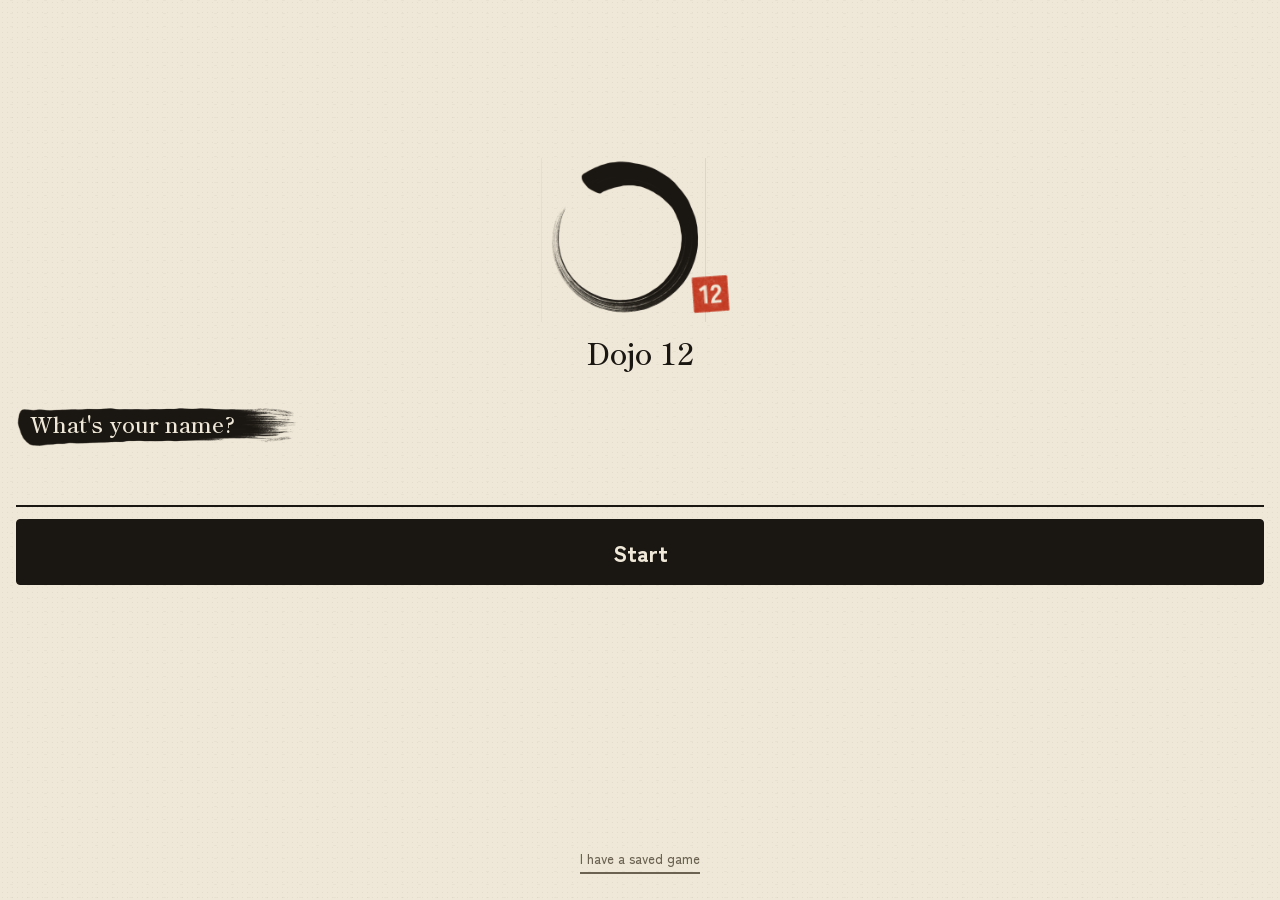
==== commit 626d332b: "frame, work in progress: brush title bars, the game's face, calm Settings and For Dad rows, How it w" ====
--- a/index.html
+++ b/index.html
@@ -10,13 +10,17 @@
 <meta name="theme-color" content="#EFE8D8">
 <title>Dojo 12</title>
 <link rel="manifest" href="manifest.webmanifest">
-<link rel="apple-touch-icon" href="icons/icon-180.png">
-<link rel="icon" href="icons/icon-192.png">
+<link rel="apple-touch-icon" href="icons/enso-180.png">
+<link rel="icon" href="icons/enso-192.png">
 <link rel="preconnect" href="https://fonts.googleapis.com">
 <link rel="preconnect" href="https://fonts.gstatic.com" crossorigin>
 <link rel="stylesheet" href="https://fonts.googleapis.com/css2?family=Shippori+Mincho:wght@600&family=Zen+Kaku+Gothic+New:wght@500;700;900&display=swap">
 <link rel="stylesheet" href="css/themes.css">
 <link rel="stylesheet" href="css/app.css">
+<link rel="stylesheet" href="css/kit.css">
+<link rel="stylesheet" href="css/frame.css">
+<link rel="stylesheet" href="css/home.css">
+<link rel="stylesheet" href="css/screens.css">
 </head>
 <body>
 <div id="app"></div>
@@ -41,6 +45,8 @@
 <script src="js/engine/share.js"></script>
 <script src="js/game/audio.js"></script>
 <script src="js/game/fx.js"></script>
+<script src="js/game/kit.js"></script>
+<script src="js/game/frame.js"></script>
 <script src="js/game/keypad.js"></script>
 <script src="js/game/run.js"></script>
 <script src="js/game/cards.js"></script>
--- a/css/app.css
+++ b/css/app.css
@@ -63,7 +63,7 @@
   background: var(--ink); color: var(--onInk);
   font-family: "Shippori Mincho", "Hiragino Mincho ProN", serif; font-weight: 600;
   font-size: 22px; line-height: 1.25; padding: 6px 16px 8px;
-  width: fit-content; max-width: 100%;
+  width: fit-content; max-width: 100%; text-wrap: balance;
   clip-path: polygon(0 8%, 2% 0, 58% 4%, 98% 0, 100% 12%, 99% 90%, 97% 100%, 38% 96%, 1% 100%, 0 92%);
 }
 
@@ -112,30 +112,39 @@
   transform: rotate(-3deg);
 }
 .seal.big { font-size: 17px; padding: 8px 9px; }
+/* The coin: an old Japanese coin, gold with a square hole, the same drawing everywhere (§13.3). */
 .coin {
-  display: inline-block; width: 13px; height: 13px; border-radius: 50%;
-  border: 2px solid var(--ink); position: relative; vertical-align: -2px;
-}
-.coin::after { content: ""; position: absolute; inset: 3.5px; background: var(--ink); }
-.beltband { display: flex; align-items: stretch; height: 22px; border: 1.5px solid var(--ink); border-radius: 2px; overflow: hidden; }
-.beltband.tall { height: 30px; }
-.beltband > .cloth { flex: 1 1 auto; background: var(--belt-white); }
-.beltband > .bar { flex: 0 0 42%; background: var(--belt-bar); display: flex; align-items: center; gap: 4px; padding: 0 6px; }
-.beltband > .bar > i { width: 4px; height: 100%; background: var(--belt-tape); }
-.b-white > .cloth { background: var(--belt-white); }
-.b-blue > .cloth { background: var(--belt-blue); }
-.b-purple > .cloth { background: var(--belt-purple); }
-.b-brown > .cloth { background: var(--belt-brown); }
-.b-black > .cloth { background: var(--belt-black); }
+  display: inline-block; width: 15px; height: 15px; border-radius: 50%;
+  border: 1.5px solid var(--ink); background: var(--kin); position: relative; vertical-align: -2px; flex: none;
+}
+.coin::after { content: ""; position: absolute; inset: 4px; border: 1.5px solid var(--ink); background: var(--paper); }
+/* The belt drawn as a belt: two loose tips, the cloth, the black bar the stripes are taped on. */
+.beltband { display: flex; align-items: stretch; height: 24px; }
+.beltband.tall { height: 32px; }
+.beltband > .tip { flex: 0 0 14px; background: var(--belt-white); border: 1.5px solid var(--ink); border-radius: 2px 0 0 2px; transform: skewX(-18deg); margin-right: -3px; }
+.beltband > .tip:last-child { border-radius: 0 2px 2px 0; transform: skewX(18deg); margin-right: 0; margin-left: -3px; background: var(--belt-bar); }
+.b-black > .tip:last-child { background: var(--shu); }
+.beltband > .cloth { flex: 1 1 auto; background: var(--belt-white); border: 1.5px solid var(--ink); border-right: 0; }
+.beltband > .bar { flex: 0 0 40%; background: var(--belt-bar); border: 1.5px solid var(--ink); border-left: 0; display: flex; align-items: center; gap: 5px; padding: 0 7px; }
+.beltband > .bar > i { width: 7px; height: 100%; background: var(--belt-tape); }
+.beltband > .bar > i.new { animation: stripeOn 520ms ease-out; }
+@keyframes stripeOn { 0% { transform: scaleY(0); } 60% { transform: scaleY(1.2); } 100% { transform: scaleY(1); } }
+.b-white > .tip:first-child, .b-white > .cloth { background: var(--belt-white); }
+.b-blue > .tip:first-child, .b-blue > .cloth { background: var(--belt-blue); }
+.b-purple > .tip:first-child, .b-purple > .cloth { background: var(--belt-purple); }
+.b-brown > .tip:first-child, .b-brown > .cloth { background: var(--belt-brown); }
+.b-black > .tip:first-child, .b-black > .cloth { background: var(--belt-black); }
 .b-black > .bar { background: var(--shu); }
-.bar-fill { height: 7px; background: var(--paper2); border: 1.5px solid var(--ink); border-radius: 2px; overflow: hidden; }
-.bar-fill > i { display: block; height: 100%; background: var(--ink); }
+/* The bar under the belt: sealed questions solid, questions fast once pale. */
+.bar-fill { height: 9px; background: var(--paper2); border: 1.5px solid var(--ink); border-radius: 2px; overflow: hidden; position: relative; }
+.bar-fill > i { display: block; height: 100%; background: var(--ink); position: absolute; left: 0; top: 0; transition: width 400ms ease; }
+.bar-fill > i.pale { background: var(--ink2); opacity: 0.45; }
 
 /* ---- home ---- */
 .home-head { display: flex; align-items: flex-end; justify-content: space-between; gap: 12px; }
 .home-name { font-family: "Shippori Mincho", "Hiragino Mincho ProN", serif; font-weight: 600; font-size: 30px; }
-.xpline { height: 3px; background: var(--paper2); overflow: hidden; }
-.xpline > i { display: block; height: 100%; background: var(--shu); }
+.xpline { height: 5px; background: var(--paper2); border: 1px solid var(--rule); overflow: hidden; border-radius: 2px; }
+.xpline > i { display: block; height: 100%; background: var(--ink); }
 .plate { position: relative; border: 1.5px solid var(--ink); border-radius: 4px; padding: 13px 14px; display: flex; flex-direction: column; gap: 9px; background: var(--paper); }
 .plate.lift { box-shadow: 2px 2px 0 var(--ink); }
 .mark { width: 22px; height: 22px; display: inline-block; }
@@ -144,19 +153,30 @@
 /* ---- the round ---- */
 .runtop { display: flex; align-items: center; justify-content: space-between; gap: 10px; min-height: 30px; }
 .runscore { font-size: 22px; font-weight: 900; }
+/* The score with its word beside it: "110 points". */
+.scorebox { display: flex; align-items: baseline; gap: 5px; }
 .streak { display: flex; align-items: center; gap: 7px; }
-.streak .ticks { display: flex; gap: 3px; }
-.streak .ticks > i { width: 5px; height: 13px; border: 1.5px solid var(--ink); background: transparent; }
-.streak .ticks > i.on { background: var(--ink); }
 .mult { background: var(--shu); color: var(--onInk); font-weight: 900; font-size: 13px; padding: 3px 6px; border-radius: 3px; }
 [data-combo="ink"] .mult { background: var(--ink); }
 [data-combo="round"] .mult { border-radius: 50%; padding: 5px 6px; }
 [data-combo="gold"] .mult { background: var(--kin); color: var(--ink); }
-.pips { display: flex; gap: 3px; flex-wrap: nowrap; justify-content: center; padding: 2px 0; }
-.pips > i { width: 6px; height: 6px; background: var(--paper2); border: 1px solid var(--rule); }
-.pips > i.done { background: var(--ink); border-color: var(--ink); }
-.pips > i.now { background: var(--shu); border-color: var(--ink); transform: scale(1.35); }
-.pips > i.miss { background: var(--paper); border: 1.5px solid var(--ink); }
+/* The card dots (brush kit): a ring for a card not yet answered, the one on the screen
+   in ink and a little larger, the ones to come quiet in --rule; a brush dot for a card
+   answered, in ink, red when the answer counted toward a seal, --ink2 for a miss. */
+.pips { display: flex; gap: 9px; flex-wrap: nowrap; justify-content: center; align-items: center; height: 19px; }
+.pips > i {
+  display: block; flex: none; width: 15px; height: 15px; background-color: var(--rule);
+  -webkit-mask: url(../img/ring.webp) center / 100% 100% no-repeat; mask: url(../img/ring.webp) center / 100% 100% no-repeat;
+}
+.pips > i.done, .pips > i.fast, .pips > i.miss { -webkit-mask-image: url(../img/dot.webp); mask-image: url(../img/dot.webp); }
+.pips > i.done { background-color: var(--ink); }
+.pips > i.fast { background-color: var(--shu); }
+.pips > i.miss { background-color: var(--ink2); }
+.pips > i.now { background-color: var(--ink); width: 17px; height: 17px; }
+/* The black belt test has twenty-four cards to a row. */
+.pips.many { gap: 3px; height: 13px; }
+.pips.many > i { width: 9px; height: 9px; }
+.pips.many > i.now { width: 11px; height: 11px; }
 
 .cardwrap { flex: 1 1 0px; min-height: 0; display: flex; align-items: center; justify-content: center; position: relative; }
 .card {
@@ -173,34 +193,99 @@
 [data-skin="hemp"] .card { background-image: linear-gradient(45deg, var(--grainB) 1px, transparent 1px), linear-gradient(-45deg, var(--grainB) 1px, transparent 1px); background-size: 18px 18px; }
 [data-skin="gilt"] .card { box-shadow: 2px 2px 0 var(--ink), inset 0 0 0 3px var(--kin); }
 .cardlabel { font-size: 13px; color: var(--ink2); min-height: 16px; }
-.question { font-size: clamp(28px, calc(var(--cs, 320px) * 0.2), 64px); font-weight: 900; letter-spacing: -1px; }
-.question.words { font-size: clamp(15px, calc(var(--cs, 320px) * 0.085), 30px); line-height: 1.25; text-align: center; padding: 0 18px; letter-spacing: 0; }
-.typed { font-size: clamp(22px, calc(var(--cs, 320px) * 0.13), 44px); font-weight: 900; min-height: 1.2em; color: var(--shu); }
+.question { font-size: calc(clamp(28px, calc(var(--cs, 320px) * 0.2), 64px) * var(--qs, 1)); font-weight: 900; letter-spacing: -1px; line-height: 1.1; white-space: nowrap; }
+.question.words { font-size: clamp(15px, calc(var(--cs, 320px) * 0.085), 30px); line-height: 1.25; text-align: center; padding: 0 18px; letter-spacing: 0; white-space: normal; }
+/* The operators, drawn at the numerals' weight: 0.46 em square, a 0.12 em stroke
+   (the stem of a 900 numeral), centred 0.35 em above the baseline (the numerals'
+   cap height is 0.70 em). */
+.question .op { display: inline-block; position: relative; width: 0.46em; height: 0.46em; margin: 0 0.24em; vertical-align: 0.12em; }
+.question .op svg { display: block; width: 100%; height: 100%; overflow: visible; }
+.question .op path { fill: none; stroke: currentColor; stroke-width: 26; }
+.question .op circle { fill: currentColor; }
+.sr { position: absolute; width: 1px; height: 1px; overflow: hidden; clip: rect(0 0 0 0); white-space: nowrap; }
+.typed { font-size: clamp(22px, calc(var(--cs, 320px) * 0.13), 44px); font-weight: 900; min-height: 1.2em; color: var(--ink); }
 .slots { display: flex; gap: 8px; height: 14px; align-items: flex-end; }
 .slots > i { width: 26px; height: 3px; background: var(--rule); }
 .slots > i.on { background: var(--ink); }
+/* The answer on a round card: the digits in ink at the numerals' weight, set together
+   on one short ink line right under the sum. The line is as long as the answer, so it
+   still shows how many digits to type (review 2026-09-24). */
+.answer { display: flex; align-items: flex-end; justify-content: center; gap: 0.42em;
+  font-size: clamp(22px, calc(var(--cs, 320px) * 0.13), 44px); font-weight: 900; line-height: 1.12; }
+.answer .slots { height: auto; gap: 0; align-items: flex-end; padding: 0 0.12em; border-bottom: 0.085em solid var(--ink); }
+.answer .slots > i {
+  display: block; width: 0.52em; height: 1.12em; background: none; text-align: center; font-style: normal; color: var(--ink);
+}
+.answer .slots > i.on { background: none; }
+/* The shown answer in pencil, inked over digit by digit as it is typed. */
+.answer .slots > i[data-hint]:not(.on)::before, .answer .typed[data-hint]:empty::before {
+  content: attr(data-hint); color: var(--ink2); opacity: 0.45;
+}
+.answer .typed { display: none; min-height: 0; }
+.answer.free .slots { display: none; }
+.answer.free .typed { display: block; min-width: 1.3em; height: 1.12em; padding: 0 0.1em; text-align: center; border-bottom: 0.085em solid var(--ink); }
+/* A miss: what was typed stays, and one dry stroke goes through it in 90 ms. */
+.answer .wrong { display: none; position: relative; height: 1.12em; color: var(--ink2); }
+.answer.missed .wrong { display: block; }
+.answer.missed .slots, .answer.missed .typed { display: none; }
+.answer.missed.reveal .slots { display: flex; }
+.answer.missed.reveal.free .typed { display: block; }
+/* The kit's strike keeps its own proportions (512:96) and runs 16 % past the number each
+   side, but never shorter than 1.5 em, so a one-digit answer still gets a whole stroke
+   rather than a stub. Centred on the numerals' cap height (0.65 em down the line). */
+.answer .wrong .strike {
+  position: absolute; left: 50%; top: 0.65em; width: max(1.5em, 132%); aspect-ratio: 512 / 96;
+  transform: translate(-50%, -46%); background-color: var(--ink);
+  -webkit-mask: url(../img/strike.webp) center / 100% 100% no-repeat; mask: url(../img/strike.webp) center / 100% 100% no-repeat;
+  animation: strike 90ms linear both;
+}
+@keyframes strike { from { clip-path: inset(0 100% 0 0); } to { clip-path: inset(0 0 0 0); } }
 .stepline { font-size: 17px; font-weight: 700; text-align: center; padding: 0 14px; }
 
-/* Two dots on every question: one for each counted day. */
-.dots { display: flex; gap: 9px; align-items: center; min-height: 18px; }
-.dots > i { width: 14px; height: 14px; border-radius: 50%; border: 1.5px solid var(--ink2); background: transparent; }
-.dots > i.on { background: var(--ink); border-color: var(--ink); }
-.dots > i.lit { border: 2.5px solid var(--shu); }
-.dots > i.stamp { animation: stamp 180ms ease-out; }
-@keyframes stamp { 0% { transform: scale(1.9); opacity: 0.2; } 60% { transform: scale(0.92); opacity: 1; } 100% { transform: scale(1); } }
-
-/* The ensō: one brush circle, open, drawn in one breath. */
-.enso { position: absolute; inset: 7%; pointer-events: none; overflow: visible; }
-.enso circle { fill: none; stroke-linecap: round; }
-.enso .track { stroke: var(--ink2); stroke-width: 2.5; opacity: 0.4; }
-.enso .arc { stroke: var(--shu); stroke-width: var(--ensoW, 4.5); }
-.enso .tick-gold { stroke: var(--kin); stroke-width: 5; }
-.enso .tick-best { stroke: var(--ink); stroke-width: 3; }
-[data-ring="thin"] .enso .arc { stroke-width: calc(var(--ensoW, 6) * 0.55); }
-[data-ring="double"] .enso .arc { stroke-dasharray: none; filter: none; stroke-width: calc(var(--ensoW, 6) * 0.5); }
-[data-ring="double"] .enso .track { stroke-width: 6; opacity: 0.3; }
-[data-ring="dotted"] .enso .arc { stroke-linecap: butt; }
-[data-ring="gold"] .enso .arc { stroke: var(--kin); }
+
+/* The ensō timer (brush kit, art/kit/out/brush/README.md, tested in Chrome 153 and iOS
+   18.6 Safari). Two layers of one brush mask: .trail, the whole stroke faint, the time
+   already spent; .left, the stroke in solid ink from the head to the cut, the time left.
+   One custom property drives it, --left from 1 (full) to 0 (empty). The cut is a
+   conic-gradient intersected with the brush mask: the timer runs clockwise from 124.5 deg
+   (maths angle) for 336 deg, the conic starts in the stroke's gap (bearing 313.5 deg) so the
+   cut sits 12 deg into it at --left 0 and 348 deg at 1, and the ink fades over 2.5 deg either
+   side of the cut. The box must be square (the card is): the mask fills it 100 x 100 %,
+   and mask-size: contain leaves a band on iOS. Never red; the streak no longer thickens it. */
+.enso-t { position: absolute; inset: 7%; pointer-events: none; }
+.enso-t > i {
+  position: absolute; inset: 0; display: block;
+  -webkit-mask-size: 100% 100%; -webkit-mask-repeat: no-repeat; -webkit-mask-position: center;
+  mask-size: 100% 100%; mask-repeat: no-repeat; mask-position: center;
+}
+.enso-t > .trail { background-color: var(--ink2); opacity: 0.22; }
+.enso-t > .left {
+  background-color: var(--ink);
+  --cut: calc(12deg + 336deg * var(--left, 1));
+  --cutmask: conic-gradient(from 313.5deg, #000 calc(var(--cut) - 2.5deg), transparent calc(var(--cut) + 2.5deg));
+  -webkit-mask-composite: source-in;
+  mask-composite: intersect;
+}
+/* One pair of rules a timer, the url written out each time (a url kept in a custom
+   property can resolve against the page). Brush is the free timer and the default. */
+.enso-t > .trail { -webkit-mask-image: url(../img/enso-brush.webp); mask-image: url(../img/enso-brush.webp); }
+.enso-t > .left { -webkit-mask-image: url(../img/enso-brush.webp), var(--cutmask); mask-image: url(../img/enso-brush.webp), var(--cutmask); }
+[data-ring="thin"] .enso-t > .trail { -webkit-mask-image: url(../img/enso-pen.webp); mask-image: url(../img/enso-pen.webp); }
+[data-ring="thin"] .enso-t > .left { -webkit-mask-image: url(../img/enso-pen.webp), var(--cutmask); mask-image: url(../img/enso-pen.webp), var(--cutmask); }
+[data-ring="double"] .enso-t > .trail { -webkit-mask-image: url(../img/enso-double.webp); mask-image: url(../img/enso-double.webp); }
+[data-ring="double"] .enso-t > .left { -webkit-mask-image: url(../img/enso-double.webp), var(--cutmask); mask-image: url(../img/enso-double.webp), var(--cutmask); }
+[data-ring="dotted"] .enso-t > .trail { -webkit-mask-image: url(../img/enso-dotted.webp); mask-image: url(../img/enso-dotted.webp); }
+[data-ring="dotted"] .enso-t > .left { -webkit-mask-image: url(../img/enso-dotted.webp), var(--cutmask); mask-image: url(../img/enso-dotted.webp), var(--cutmask); }
+[data-ring="gold"] .enso-t > .left { background-color: var(--kin); }
+/* The ticks, on the same box as the mask: the gold one where fast ends, the small ink one
+   at the child's best time. On the Gold timer the gold mark is edged in ink, so it is
+   still the gold mark the child knows and does not sink into the gold stroke. */
+.enso-ticks { position: absolute; inset: 7%; width: 86%; height: 86%; pointer-events: none; overflow: visible; }
+.enso-ticks line { stroke-linecap: butt; }
+.enso-ticks .gold { stroke: var(--kin); stroke-width: 1.7; }
+.enso-ticks .best { stroke: var(--ink); stroke-width: 1.1; }
+.enso-ticks .gold-edge { display: none; stroke: var(--ink); stroke-width: 2.9; }
+[data-ring="gold"] .enso-ticks .gold-edge { display: inline; }
 
 .diagline { min-height: 40px; font-size: 15px; display: flex; align-items: center; justify-content: center; text-align: center; }
 .missbtns { display: flex; gap: 9px; }
@@ -209,7 +294,6 @@
 
 /* ---- keypad ---- */
 .padwrap { display: flex; flex-direction: column; gap: 7px; }
-.padwrap.off { opacity: 0.45; }
 .keypad { display: grid; grid-template-columns: repeat(3, 1fr); gap: 7px; }
 .keyrow { display: grid; grid-template-columns: repeat(3, 1fr); gap: 7px; }
 .keyrow.big { grid-template-columns: repeat(2, 1fr); }
@@ -222,7 +306,7 @@
 }
 .key:active { transform: translate(2px, 2px); box-shadow: 0 0 0 var(--ink); }
 .key.fn { font-size: 17px; font-weight: 700; background: var(--paper); }
-.key.go { background: var(--shu); color: var(--onInk); }
+.key.go { background: var(--ink); color: var(--onInk); }
 .key.no { background: var(--paper); color: var(--ink); }
 
 /* ---- the end of a round ---- */
@@ -232,24 +316,24 @@
 /* ---- the grid ---- */
 table.grid { border-collapse: collapse; }
 table.grid th { font-size: 13px; font-weight: 500; color: var(--ink2); padding: 2px 4px; }
-table.grid td {
-  width: 26px; height: 26px; padding: 0;
-  background: var(--paper2); border: 1px solid var(--rule);
-}
-table.grid td.d1 { background: var(--paper); border-color: var(--ink2); position: relative; }
-table.grid td.d1::after { content: ""; position: absolute; inset: 9px; border-radius: 50%; background: var(--ink); }
-table.grid td.d2 { background: var(--ink); border-color: var(--ink); }
-table.grid td.na { background: var(--paper); border: 1px dashed var(--ink2); }
+/* One square a question, reading left to right: blank, an outline, half, the seal (§13.3). */
+table.grid td { width: 26px; height: 26px; padding: 0; background: transparent; border: 1px solid var(--rule); position: relative; }
+table.grid td::after { content: ""; position: absolute; inset: 5px; border-radius: 50%; }
+table.grid td.na::after { display: none; }
+table.grid td:not(.na):not(.s-fast):not(.s-sealed)::after { border: 1.5px solid var(--ink2); }
+table.grid td.s-fast::after { border: 1.5px solid var(--ink); background: linear-gradient(90deg, var(--ink) 50%, transparent 50%); }
+table.grid td.s-sealed::after { background: var(--shu); box-shadow: inset 0 0 0 2px var(--shu), inset 0 0 0 3.5px var(--paper); }
+table.grid td.pick { border: 2px solid var(--ink); }
+table.grid th:first-child { white-space: nowrap; }
 .legend { display: flex; flex-wrap: wrap; gap: 12px; font-size: 13px; color: var(--ink2); align-items: center; }
 .legend span { display: flex; align-items: center; gap: 6px; }
-.legend i { width: 15px; height: 15px; background: var(--paper2); border: 1px solid var(--rule); display: block; }
-.legend i.d1 { background: var(--paper); border-color: var(--ink2); position: relative; }
-.legend i.d1::after { content: ""; position: absolute; inset: 5px; border-radius: 50%; background: var(--ink); }
-.legend i.d2 { background: var(--ink); border-color: var(--ink); }
-.legend i.na { background: var(--paper); border: 1px dashed var(--ink2); }
+.legend i { width: 15px; height: 15px; border-radius: 50%; border: 1.5px solid var(--ink2); display: block; }
+.legend i.na { border: 1px solid var(--rule); border-radius: 0; }
+.legend i.s-fast { border-color: var(--ink); background: linear-gradient(90deg, var(--ink) 50%, transparent 50%); }
+.legend i.s-sealed { background: var(--shu); border-color: var(--shu); box-shadow: inset 0 0 0 2px var(--shu), inset 0 0 0 3.5px var(--paper); }
 .seg { display: flex; gap: 9px; }
 .seg > button { flex: 1; }
-.seg > button.on { background: var(--shu); color: var(--onInk); }
+.seg > button.on { background: var(--ink); color: var(--onInk); }
 
 /* ---- the belt ladder ---- */
 .rung { display: flex; align-items: center; gap: 12px; padding: 9px 0; border-top: 1px solid var(--rule); }
@@ -268,16 +352,10 @@
 /* ---- effects ---- */
 @keyframes pop { 0% { transform: scale(1); } 45% { transform: scale(1.06); } 100% { transform: scale(1); } }
 .pop { animation: pop 140ms ease-out; }
-@keyframes crackline { from { transform: scaleX(0); } to { transform: scaleX(1); } }
-.card.cracked::after {
-  content: ""; position: absolute; left: 6%; right: 6%; top: 52%; height: 2px; background: var(--ink);
-  transform-origin: left centre; animation: crackline 90ms linear forwards, fade 700ms 200ms ease forwards;
-}
 @keyframes splat { 0% { transform: scale(0.2); opacity: 0.9; } 60% { transform: scale(1.1); opacity: 0.75; } 100% { transform: scale(1); opacity: 0; } }
 .splat { position: fixed; border-radius: 50%; background: var(--ink); pointer-events: none; z-index: 40; animation: splat 320ms ease-out forwards; }
 @keyframes fade { to { opacity: 0; } }
 @keyframes slam { 0% { transform: scale(1.6) rotate(-6deg); opacity: 0; } 60% { transform: scale(0.96) rotate(-3deg); opacity: 1; } 100% { transform: scale(1) rotate(-3deg); opacity: 1; } }
-.sealslam { position: absolute; right: 9%; bottom: 9%; animation: slam 140ms ease-out; }
 .floatnum { position: fixed; font-weight: 900; font-size: 26px; z-index: 40; pointer-events: none;
   transition: transform 560ms ease-out, opacity 560ms ease-out; }
 .toast {
@@ -292,8 +370,7 @@
 .shot { color: var(--ink); }
 
 @media (prefers-reduced-motion: reduce) {
-  .card.cracked::after, .splat { animation: none; }
-  .enso .arc { transition: none; }
+  .splat, .answer .wrong .strike, .cardseal.press.fast .hanko-pencil { animation: none; }
 }
 
 /* ---- shop swatches ---- */
@@ -306,3 +383,91 @@
 .swatch.sw-combo.v-round { background: var(--shu); border-radius: 50%; }
 .swatch.sw-combo.v-gold { background: var(--kin); }
 .swatch.sw-sound { background: var(--paper2); }
+
+/* ---- the seal on a card (review 2026-09-24): the kit's hanko stack at the card's top
+   right, turned -3deg (art/kit/out/seal/README.md). Halfway: the pencil square where the
+   seal will go, in pencil, and in full ink when a fast answer now would seal it: never a
+   red border, red is only ever the seal itself. Sealed: the icon's stone with the ensō cut
+   in it (never the "12", which read as an answer) on its pencil square, slammed down with the thump. A lost seal lifts off and leaves the pencil
+   square; a halfway mark lost to a miss is rubbed out. Every seal file holds its stone at
+   10/13 of the box, so the stamp lands inside its square. ---- */
+.cardseal { position: absolute; top: 6%; right: 6%; pointer-events: none; }
+.cardseal .hanko-stack {
+  position: relative; display: block; transform: rotate(-3deg);
+  width: clamp(32px, calc(var(--cs, 330px) * 0.145), 48px); height: clamp(32px, calc(var(--cs, 330px) * 0.145), 48px);
+}
+.cardseal .hanko-stack > i {
+  position: absolute; inset: 0; width: auto; height: auto; visibility: hidden;   /* kit.css sizes .hanko at 52 px */
+  -webkit-mask-repeat: no-repeat; mask-repeat: no-repeat; -webkit-mask-position: center; mask-position: center;
+  -webkit-mask-size: 100% 100%; mask-size: 100% 100%;
+}
+.cardseal .hanko-pencil { background-color: var(--ink2); -webkit-mask-image: url(../img/seal-outline.webp); mask-image: url(../img/seal-outline.webp); }
+.cardseal .hanko { background-color: var(--shu); -webkit-mask-image: url(../img/seal-enso.webp); mask-image: url(../img/seal-enso.webp); }
+.cardseal.fast .hanko-pencil, .cardseal.sealed .hanko-pencil, .cardseal.erase .hanko-pencil { visibility: visible; }
+.cardseal.sealed .hanko { visibility: visible; }
+.cardseal.fast.lit .hanko-pencil { background-color: var(--ink); }
+.cardseal.press.sealed .hanko { animation: hanko-slam 120ms ease-out both; }
+.cardseal.press.fast .hanko-pencil { animation: pencil-in 200ms ease-out both; }
+.cardseal.lift .hanko { animation: hanko-lift 460ms ease-in forwards; }
+.cardseal.erase .hanko-pencil { animation: pencil-out 380ms ease-in forwards; }
+/* The kit's slam for a seal inside the already turned stack: on the page it still goes
+   1.6x to 1x and -6deg to -3deg in 120 ms (ART.md), and comes to rest square in its frame. */
+@keyframes hanko-slam { 0% { transform: scale(1.6) rotate(-3deg); opacity: 0; }
+  60% { transform: scale(0.96) rotate(0deg); opacity: 1; } 100% { transform: none; opacity: 1; } }
+@keyframes hanko-lift { 0% { transform: none; opacity: 1; } 100% { transform: translate(6px, -16px) rotate(8deg) scale(1.06); opacity: 0; } }
+@keyframes pencil-in { from { opacity: 0; transform: scale(1.12); } to { opacity: 1; transform: none; } }
+@keyframes pencil-out { to { opacity: 0; } }
+.cardtime { font-size: 15px; font-weight: 700; color: var(--ink2); min-height: 20px; }
+.cardtime.fast { color: var(--shu); }
+.cardtime .pb { color: var(--ink2); font-size: 13px; font-weight: 500; margin-left: 8px; }
+.key:disabled { cursor: default; }
+/* While the card shows its result the keys stay exactly as they are and a tap does
+   not even press in. At a miss the pad is dead and says so calmly: the keys lie flat
+   on the paper, no offset, the digits in pencil, so the two buttons are the only
+   raised, inked thing left (§13.2 #10). */
+.padwrap.hold .key:active { transform: none; box-shadow: 2px 2px 0 var(--ink); }
+.padwrap.off .key { box-shadow: none; transform: none; background: transparent; border-color: var(--rule); color: var(--ink2); }
+.padwrap.off .key.go { background: transparent; color: var(--ink2); }
+.shopitem .right.ask { color: var(--shu); font-weight: 700; }
+.howto { display: flex; flex-direction: column; gap: 16px; }
+.howrow { display: flex; gap: 12px; align-items: flex-start; }
+.howglyph { flex: 0 0 96px; }
+.howglyph svg { width: 96px; height: 40px; display: block; }
+.fastticks { display: flex; gap: 3px; }
+.fastticks > i { width: 5px; height: 14px; background: var(--shu); border-radius: 1px; }
+.floatcoin { display: flex; align-items: center; gap: 4px; font-size: 17px; color: var(--ink); }
+.floatcoin .coin { width: 20px; height: 20px; }   /* the seal kit's size for the coin that floats off the card */
+@keyframes shake { 0%, 100% { transform: translateX(0); } 25% { transform: translateX(-6px); } 75% { transform: translateX(6px); } }
+.shake { animation: shake 240ms ease-in-out; }
+.howto h3 { margin: 0 0 3px; font: 600 17px/1.3 "Shippori Mincho", "Hiragino Mincho ProN", serif; }
+.howto p { margin: 0; font-size: 15px; line-height: 1.5; }
+
+/* words agent, 2026-09-24 ------------------------------------------------------------
+   Plain structure for the review's words; the art pass restyles these. */
+/* The ? on Home that opens How it works. Round, since only circles and dots are round. */
+.helpbtn {
+  flex: none; width: 34px; height: 34px; border-radius: 50%;
+  border: 1.5px solid var(--ink); background: var(--paper); color: var(--ink);
+  font-weight: 900; font-size: 17px; line-height: 1; padding: 0;
+  box-shadow: 2px 2px 0 var(--ink);
+}
+.helpbtn:active { transform: translate(2px, 2px); box-shadow: 0 0 0 var(--ink); }
+.home-head .home-name { overflow-wrap: anywhere; }
+/* The bar under the belt: one cell a seal between the last stripe and the next,
+   sealed solid, halfway half filled (D.belt.bar). */
+.sealbar { display: flex; gap: 3px; height: 11px; }
+.sealbar > i { flex: 1 1 0; position: relative; overflow: hidden; background: var(--paper2);
+  border: 1.5px solid var(--ink); border-radius: 2px; }
+.sealbar > i.sealed { background: var(--ink); }
+.sealbar > i.half::after { content: ""; position: absolute; left: 0; top: 0; bottom: 0; width: 50%;
+  background: var(--ink2); opacity: 0.45; }
+/* A score and its word, side by side. */
+.row.scorerow { align-items: baseline; gap: 9px; }
+/* What each belt takes, under its band on the Belt screen. */
+.rungcol { flex: 1 1 auto; display: flex; flex-direction: column; gap: 4px; min-width: 0; }
+.rungcol > .at { font-size: 13px; color: var(--ink2); text-align: right; }
+/* The week's recap on Home, put away with OK. */
+.plate.recap > .btn { align-self: flex-start; padding: 8px 18px; font-size: 15px; }
+/* How it works: five panels. */
+.howto > .howpanel { padding-bottom: 14px; border-bottom: 1px solid var(--rule); }
+.howto > .howpanel:last-child { border-bottom: 0; padding-bottom: 0; }
--- a/css/kit.css
+++ b/css/kit.css
@@ -0,0 +1,76 @@
+/* Dojo 12 — the image kit (ART.md Assets, review 2026-09-24). The pictures in img/ are
+   painted by the icon's own pipeline in art/kit/: shapes ship as alpha masks and take
+   their colour from the paper's tokens, so one file is right on every paper. This file
+   only says how each one is laid; the screens place them. Every mask property is
+   written twice, -webkit- and plain, for iOS Safari. */
+
+/* ---- the seal (art/kit/out/seal/README.md). Every seal file holds its stone at 10/13
+   of the box, centred, so one file swapped for another in the same box lands in the
+   same place. Sealed is the ensō seal; the "12" is the game's badge and never sits on
+   a card, in the Grid or beside a question. ---- */
+.hanko, .hanko-sm, .hanko-pencil, .hanko-pencil-sm, .hanko-12, .hanko-12-sm {
+  display: inline-block; flex: none; width: 52px; height: 52px;
+  -webkit-mask-repeat: no-repeat; mask-repeat: no-repeat;
+  -webkit-mask-position: center; mask-position: center;
+  -webkit-mask-size: 100% 100%; mask-size: 100% 100%;
+}
+/* sealed, for boxes of 30 px and up */
+.hanko { background-color: var(--shu);
+  -webkit-mask-image: url(../img/seal-enso.webp); mask-image: url(../img/seal-enso.webp); }
+/* sealed, drawn for boxes of 20 to 30 px (the Grid, the end-of-round lists) */
+.hanko-sm { width: 26px; height: 26px; background-color: var(--shu);
+  -webkit-mask-image: url(../img/seal-enso-small.webp); mask-image: url(../img/seal-enso-small.webp); }
+/* the game's badge: the icon's "12" stamp, for the install and name screens only */
+.hanko-12 { background-color: var(--shu);
+  -webkit-mask-image: url(../img/seal.webp); mask-image: url(../img/seal.webp); }
+.hanko-12-sm { width: 26px; height: 26px; background-color: var(--shu);
+  -webkit-mask-image: url(../img/seal-small.webp); mask-image: url(../img/seal-small.webp); }
+/* halfway: the pencil square where the seal will go */
+.hanko-pencil { background-color: var(--ink2);
+  -webkit-mask-image: url(../img/seal-outline.webp); mask-image: url(../img/seal-outline.webp); }
+.hanko-pencil-sm { width: 26px; height: 26px; background-color: var(--ink2);
+  -webkit-mask-image: url(../img/seal-outline-small.webp); mask-image: url(../img/seal-outline-small.webp); }
+/* a cell or any box with position: relative: the mark fills the box */
+.cell-sealed::after, .cell-halfway::after { content: ""; position: absolute; inset: 0; transform: rotate(-3deg);
+  -webkit-mask-repeat: no-repeat; mask-repeat: no-repeat; -webkit-mask-position: center; mask-position: center;
+  -webkit-mask-size: 100% 100%; mask-size: 100% 100%; }
+.cell-sealed::after { background-color: var(--shu);
+  -webkit-mask-image: url(../img/seal-enso-small.webp); mask-image: url(../img/seal-enso-small.webp); }
+.cell-halfway::after { background-color: var(--ink2);
+  -webkit-mask-image: url(../img/seal-outline-small.webp); mask-image: url(../img/seal-outline-small.webp); }
+/* a stamp rests a little askew, as a hand leaves it (the slam ends at -3deg) */
+.askew { transform: rotate(-3deg); }
+
+/* the level stamp: the blank stone, the number written on it in the paper's colour, which
+   is what a carved stone shows. One digit at 0.6 x the box, two at 0.47 x. */
+.hanko-level { position: relative; display: inline-grid; place-items: center; flex: none;
+  width: 72px; height: 72px; transform: rotate(-3deg); }
+.hanko-level::before { content: ""; position: absolute; inset: 0; background-color: var(--shu);
+  -webkit-mask: url(../img/seal-blank.webp) center / 100% 100% no-repeat;
+  mask: url(../img/seal-blank.webp) center / 100% 100% no-repeat; }
+.hanko-level > b { position: relative; color: var(--paper);
+  font: 900 43px/1 "Zen Kaku Gothic New", "Hiragino Sans", sans-serif; font-variant-numeric: tabular-nums; }
+.hanko-level.two > b { font-size: 34px; letter-spacing: -0.02em; }
+
+/* ---- the coin: full colour, the kit's drawing wherever .coin is used; its hole is
+   see-through, so the paper shows in it ---- */
+.coin { width: 15px; height: 15px; border: 0; border-radius: 0; vertical-align: -2px;
+  background: url(../img/coin.webp) center / 100% 100% no-repeat; }
+.coin::after { display: none; }
+.coin.big { width: 22px; height: 22px; vertical-align: -4px; }
+
+/* ---- the belt (art/kit/out/belt/README.md): one tied belt in five dyes, 1024 x 340,
+   the rank bar drawn empty; D.kit.belt() lays 0 to 4 tape stripes on it. The belt's
+   colours are the real cloth and never change with the paper. ---- */
+.belt { position: relative; width: 100%; }
+.belt > img { display: block; width: 100%; height: auto; }
+.belt > .tape {
+  position: absolute; left: var(--x); top: var(--y); width: var(--w); height: var(--h);
+  transform: translate(-50%, -50%) rotate(var(--a));
+  background: url(../img/tape.webp) center / 100% 100% no-repeat;
+}
+/* A new stripe, tied on (ART.md): the tape wraps on across the bar. Keep both keyframes,
+   or Chrome cannot blend inset() with none and the tape pops in halfway. */
+.belt > .tape.new { animation: tapeOn 420ms cubic-bezier(.3, .7, .4, 1) both; }
+@keyframes tapeOn { from { clip-path: inset(0 0 100% 0); } to { clip-path: inset(0 0 0 0); } }
+@media (prefers-reduced-motion: reduce) { .belt > .tape.new { animation: none; } }
--- a/css/frame.css
+++ b/css/frame.css
@@ -0,0 +1,203 @@
+/* Dojo 12 — frame (review 2026-09-24 art pass). Loaded after app.css and kit.css.
+   The title bar on every screen, the game's face on the first screens, the calm rows of
+   Settings and For Dad, the first card before round 1, How it works, and What Dad sees.
+   Colours are the paper's tokens only, so every paper redraws it; every mask property
+   is written twice, -webkit- and plain, for iOS Safari. js/game/frame.js builds it. */
+
+/* ---- screen titles on a dry-brush bar (art/kit/out/brush/README.md). The element is
+   the bar: ink through the bar's mask, the title in paper colour on its solid core.
+   Sizes are in em of the title's font (22 px: a 44 px bar), so a smaller title gets a
+   smaller bar. frame.js picks s, m, l or 2 and sets the width; without it, the m bar. ---- */
+.titlebar {
+  box-sizing: border-box; display: flex; align-items: center; flex: none;
+  width: 12.0em; max-width: 100%; height: 2.0em;
+  padding: 0.3em 2.8em 0.469em 0.64em;
+  font: 600 22px/1.25 "Shippori Mincho", "Hiragino Mincho ProN", "Yu Mincho", serif;
+  color: var(--onInk); background-color: var(--ink);
+  white-space: nowrap; overflow: hidden;
+  clip-path: none;                      /* app.css's cut-tape polygon */
+  -webkit-mask-image: url(../img/titlebar-m.webp);
+  -webkit-mask-size: 100% 100%;
+  -webkit-mask-repeat: no-repeat;
+  mask-image: url(../img/titlebar-m.webp);
+  mask-size: 100% 100%;
+  mask-repeat: no-repeat;
+}
+.titlebar.bar-s { padding-left: 0.64em; padding-right: 1.818em;
+  -webkit-mask-image: url(../img/titlebar-s.webp); mask-image: url(../img/titlebar-s.webp); }
+.titlebar.bar-l { padding-left: 0.708em; padding-right: 5.004em;
+  -webkit-mask-image: url(../img/titlebar-l.webp); mask-image: url(../img/titlebar-l.webp); }
+.titlebar.bar-2 { height: auto; min-height: 3.64em; padding: 0.487em 3.918em 0.65em 0.919em;
+  white-space: normal; text-wrap: balance;
+  -webkit-mask-image: url(../img/titlebar-2.webp); mask-image: url(../img/titlebar-2.webp); }
+
+/* ---- the game's face: the icon's ensō at full weight with the "12" seal where the icon
+   has it (brush kit spec.json, enso-mark.webp.iconSeal: centre 1.031, 0.832 of the mark's
+   side, the stone 0.218 of it, so the seal's box is 0.2835; turned -4deg). The seal lies
+   outside the ring, so the pair is centred, not the ring: 10 % to the left. ---- */
+.fr-face { display: flex; flex-direction: column; align-items: center; gap: 12px; }
+.fr-mark { --mark: 168px; position: relative; flex: none; width: var(--mark); height: var(--mark);
+  transform: translateX(-10%); }
+.fr-mark > i { position: absolute; display: block; }
+.fr-mark > .fr-enso { inset: 0; background-color: var(--ink);
+  -webkit-mask-image: url(../img/enso-mark.webp); mask-image: url(../img/enso-mark.webp);
+  -webkit-mask-size: 100% 100%; mask-size: 100% 100%;
+  -webkit-mask-repeat: no-repeat; mask-repeat: no-repeat; }
+.fr-mark > .hanko-12 { left: 88.93%; top: 69.02%; width: 28.35%; height: 28.35%; transform: rotate(-4deg); }
+/* The name, said slowly. */
+.fr-name { font: 600 30px/1.2 "Shippori Mincho", "Hiragino Mincho ProN", "Yu Mincho", serif; color: var(--ink); }
+
+/* The ensō is brushed in, head to dry tail, as the icon's was painted; then the seal is
+   stamped (ART.md's slam, ending where the icon's seal rests). Reduced motion keeps the
+   seal and drops the draw-in (ART.md Motion). */
+@property --fr-draw { syntax: '<angle>'; inherits: false; initial-value: 360deg; }
+.fr-mark.draw > .fr-enso {
+  -webkit-mask-image: url(../img/enso-mark.webp), conic-gradient(from 320deg, #000 var(--fr-draw), transparent calc(var(--fr-draw) + 8deg));
+  mask-image: url(../img/enso-mark.webp), conic-gradient(from 320deg, #000 var(--fr-draw), transparent calc(var(--fr-draw) + 8deg));
+  -webkit-mask-composite: source-in; mask-composite: intersect;
+  animation: fr-draw 640ms cubic-bezier(.35, .1, .3, 1) 120ms both;
+}
+@keyframes fr-draw { from { --fr-draw: 0deg; } to { --fr-draw: 360deg; } }
+.fr-mark.draw > .hanko-12 { animation: fr-slam 130ms ease-out 800ms both; }
+@keyframes fr-slam { 0% { transform: scale(1.6) rotate(-7deg); opacity: 0; }
+  60% { transform: scale(0.96) rotate(-4deg); opacity: 1; } 100% { transform: rotate(-4deg); opacity: 1; } }
+@media (prefers-reduced-motion: reduce) {
+  .fr-mark.draw > .fr-enso { animation: none; -webkit-mask-image: url(../img/enso-mark.webp); mask-image: url(../img/enso-mark.webp); }
+  .fr-mark.draw > .hanko-12 { animation-delay: 0ms; }
+}
+
+/* ---- the install screen (iPhone Safari only): the face, the reason, the two taps ---- */
+.fr-install { align-items: center; text-align: center; }
+.fr-install .fr-mark { --mark: clamp(128px, 21vh, 184px); }
+.fr-install-line { max-width: 300px; margin-top: 30px; font-size: 17px; font-weight: 700; line-height: 1.4; }
+.fr-steps { display: flex; align-items: center; justify-content: center; gap: 16px; margin-top: 10px; color: var(--ink); }
+.fr-steps .fr-g-share { width: 34px; height: 43px; }
+.fr-steps .fr-g-add { width: 40px; height: 40px; }
+.fr-steps .fr-g-then { width: 22px; height: 10px; color: var(--ink2); }
+.fr-install-how { font-size: 15px; color: var(--ink2); }
+
+/* ---- glyphs: strokes in the text's colour ---- */
+.fr-glyph { display: block; flex: none; overflow: visible; }
+.fr-glyph path { fill: none; stroke: currentColor; stroke-width: 2; stroke-linecap: round; stroke-linejoin: round; }
+.fr-g-share path, .fr-g-add path { stroke-width: 3; }
+.fr-g-go { width: 8px; height: 13px; }
+.fr-g-open { width: 13px; height: 8px; transition: transform 120ms ease; }
+.fr-g-then { width: 20px; height: 9px; }
+
+/* ---- the name screen: the face, then the question, the field and Start. The face
+   sits high, so the field and Start stay above the keyboard when it opens. ---- */
+.fr-first .fr-mark { --mark: clamp(112px, 19vh, 164px); }
+.fr-first > .fr-lead { flex: 0.55 1 0px; min-height: 8px; }
+.fr-first > .fr-face { margin-bottom: 22px; }
+.fr-first > .link.small { align-self: center; }
+.fr-first > .grow { flex: 1 1 0px; }
+
+/* ---- the one screen before round 1: the title, the card the round will deal, the
+   words, and Start. ---- */
+.fr-demo { display: flex; flex-direction: column; align-items: center; gap: 16px; }
+.fr-demo .card { flex: none; width: 196px; height: 196px; --cs: 196px; }
+.fr-intro > .fr-demo { margin: 6px 0 4px; }
+.fr-intro > .t15 { line-height: 1.5; }
+
+/* ---- a calm list of paper rows (Settings, For Dad): ruled like a table in a printed
+   book, ink above and below, hairlines between; no box and no shadow on any row. ---- */
+.fr-list { display: flex; flex-direction: column; border-top: 1.5px solid var(--ink); border-bottom: 1.5px solid var(--ink); }
+.fr-list > * + * { border-top: 1px solid var(--rule); }
+.fr-row {
+  position: relative; display: flex; flex-wrap: wrap; align-items: center; column-gap: 12px; row-gap: 3px;
+  width: 100%; min-height: 54px; margin: 0; padding: 14px 4px;
+  background: transparent; color: var(--ink); border: 0; border-radius: 0; box-shadow: none;
+  font-size: 17px; font-weight: 700; line-height: 1.3; text-align: left;
+}
+.fr-row:active { background-color: var(--paper2); }
+.fr-row:focus-visible { outline: 2px solid var(--ink); outline-offset: -2px; }
+.fr-row:disabled { cursor: default; }
+.fr-row:disabled .fr-label, .fr-row:disabled .fr-end { color: var(--ink2); }
+.fr-label { flex: 1 1 0px; min-width: 0; }
+.fr-value { flex: none; font-size: 15px; font-weight: 500; color: var(--ink2); }
+.fr-end { flex: none; display: flex; align-items: center; justify-content: flex-end; min-width: 13px; color: var(--ink2); }
+.fr-end .fr-g-share { width: 15px; height: 19px; }
+.fr-end .fr-g-share path { stroke-width: 3.6; }
+.fr-note { flex: 0 0 100%; padding-right: 16px; font-size: 13px; font-weight: 500; line-height: 1.45; color: var(--ink2); }
+.fr-row[aria-expanded="true"] .fr-g-open { transform: rotate(180deg); }
+/* A row that opens under itself: what it opens sits in its slot. */
+.fr-item { display: flex; flex-direction: column; }
+.fr-slot:empty { display: none; }
+.fr-slot { padding: 0 4px 16px; }
+/* The quiet rows: For Dad behind its hold, and Start over, which is never red. */
+.fr-row.fr-quiet .fr-label { color: var(--ink2); font-weight: 500; }
+.fr-solo { border-top: 1px solid var(--rule); border-bottom: 1px solid var(--rule); }
+/* The two-second hold: an ink line fills along the foot of the row. */
+.fr-hold { overflow: hidden; touch-action: none; }
+.fr-hold > .fill { position: absolute; left: 0; bottom: 0; width: 0; height: 2px; background: var(--ink); }
+
+/* On and Off. On is the solid red block, "this one, now"; Off is an empty ink outline.
+   Both say the word. */
+.fr-stamp {
+  flex: none; box-sizing: border-box; min-width: 50px; padding: 5px 10px 6px;
+  border: 1.5px solid var(--ink); border-radius: 4px; background: transparent; color: var(--ink);
+  font-size: 13px; font-weight: 900; line-height: 1.15; text-align: center;
+}
+.fr-stamp.on { background: var(--shu); border-color: var(--shu); color: var(--onInk); }
+
+/* ---- How it works: five short panels, a picture beside the words of each ---- */
+.fr-howto { display: flex; flex-direction: column; }
+.fr-panel { display: flow-root; padding: 18px 0 20px; border-top: 1px solid var(--rule); }
+.fr-panel:first-child { border-top: 0; padding-top: 4px; }
+.fr-panel h3 { margin: 0 0 5px; font-size: 17px; font-weight: 700; line-height: 1.3; }
+.fr-panel p { margin: 0; font-size: 15px; line-height: 1.5; }
+.fr-pic { float: right; display: flex; flex-direction: column; align-items: center; justify-content: center; gap: 7px;
+  margin: 3px 0 8px 16px; }
+/* the card, at 116 px */
+.fr-pic-card .card { width: 116px; height: 116px; max-width: none; --cs: 116px; gap: 0; }
+.fr-pic-card .question { font-size: 21px; letter-spacing: -0.5px; }
+.fr-pic-card .answer { font-size: 15px; }
+.fr-pic-card .cardtime { min-height: 0; margin-top: 2px; font-size: 10px; line-height: 1.2; }
+/* the brush timer, still (brush kit README, "The timer"): the whole stroke faint, and
+   in ink from its head to the cut. The cut sits 12deg into the stroke's gap at
+   --left 0 and 348deg round at --left 1, soft over 2.5deg either side. */
+.fr-timer { position: absolute; inset: 7%; pointer-events: none; }
+.fr-timer > i { position: absolute; inset: 0; display: block;
+  -webkit-mask-size: 100% 100%; mask-size: 100% 100%;
+  -webkit-mask-repeat: no-repeat; mask-repeat: no-repeat;
+  -webkit-mask-position: center; mask-position: center; }
+.fr-timer > .trail { background-color: var(--ink2); opacity: 0.22; }
+.fr-timer > .left { background-color: var(--ink);
+  --cut: calc(12deg + 336deg * var(--left, 1));
+  --cutmask: conic-gradient(from 313.5deg, #000 calc(var(--cut) - 2.5deg), transparent calc(var(--cut) + 2.5deg));
+  -webkit-mask-composite: source-in; mask-composite: intersect; }
+/* one pair of rules per timer in the Shop: the url is written out, never kept in a custom property */
+.fr-timer > .trail { -webkit-mask-image: url(../img/enso-brush.webp); mask-image: url(../img/enso-brush.webp); }
+.fr-timer > .left  { -webkit-mask-image: url(../img/enso-brush.webp), var(--cutmask); mask-image: url(../img/enso-brush.webp), var(--cutmask); }
+[data-ring="thin"] .fr-timer > .trail { -webkit-mask-image: url(../img/enso-pen.webp); mask-image: url(../img/enso-pen.webp); }
+[data-ring="thin"] .fr-timer > .left  { -webkit-mask-image: url(../img/enso-pen.webp), var(--cutmask); mask-image: url(../img/enso-pen.webp), var(--cutmask); }
+[data-ring="double"] .fr-timer > .trail { -webkit-mask-image: url(../img/enso-double.webp); mask-image: url(../img/enso-double.webp); }
+[data-ring="double"] .fr-timer > .left  { -webkit-mask-image: url(../img/enso-double.webp), var(--cutmask); mask-image: url(../img/enso-double.webp), var(--cutmask); }
+[data-ring="dotted"] .fr-timer > .trail { -webkit-mask-image: url(../img/enso-dotted.webp); mask-image: url(../img/enso-dotted.webp); }
+[data-ring="dotted"] .fr-timer > .left  { -webkit-mask-image: url(../img/enso-dotted.webp), var(--cutmask); mask-image: url(../img/enso-dotted.webp), var(--cutmask); }
+[data-ring="gold"] .fr-timer > .left { background-color: var(--kin); }
+/* the ticks, on the same box as the mask; drawn a little heavier than the round's,
+   so they still read on a card a third of its size */
+.fr-ticks { position: absolute; inset: 7%; width: 86%; height: 86%; pointer-events: none; overflow: visible; }
+.fr-ticks line { stroke-linecap: butt; }
+.fr-ticks .gold { stroke: var(--kin); stroke-width: 3; }
+.fr-ticks .best { stroke: var(--ink); stroke-width: 2; }
+[data-ring="gold"] .fr-ticks .gold { stroke: var(--ink); }
+/* the seal: halfway, then sealed, in the card corner's own stack */
+.fr-pic-seal { flex-direction: row; gap: 9px; }
+.fr-pic-seal .fr-g-then { color: var(--ink2); }
+.fr-stack { position: relative; display: block; flex: none; width: 50px; height: 50px; transform: rotate(-3deg); }
+.fr-stack > i { position: absolute; inset: 0; width: auto; height: auto; }
+/* the belt */
+.fr-pic-belt { width: 150px; }
+.fr-pic-belt .belt { width: 150px; }
+/* the streak's three steps */
+.fr-pic-streak { align-items: flex-end; gap: 8px; }
+.fr-pic-streak .streak { gap: 7px; }
+/* points, a coin, a level */
+.fr-pic-coins { align-items: flex-start; gap: 8px; }
+.fr-pic-coins .scorebox { gap: 5px; }
+.fr-coinrow { display: flex; align-items: center; gap: 14px; }
+.fr-coinrow .coin.big { width: 30px; height: 30px; vertical-align: 0; }
+.fr-pic-coins .hanko-level { width: 42px; height: 42px; }
+.fr-pic-coins .hanko-level > b { font-size: 25px; }
--- a/css/home.css
+++ b/css/home.css
@@ -0,0 +1 @@
+/* Dojo 12 — home (review 2026-09-24 art pass). Loaded after app.css and kit.css. */
--- a/css/screens.css
+++ b/css/screens.css
@@ -0,0 +1 @@
+/* Dojo 12 — screens (review 2026-09-24 art pass). Loaded after app.css and kit.css. */
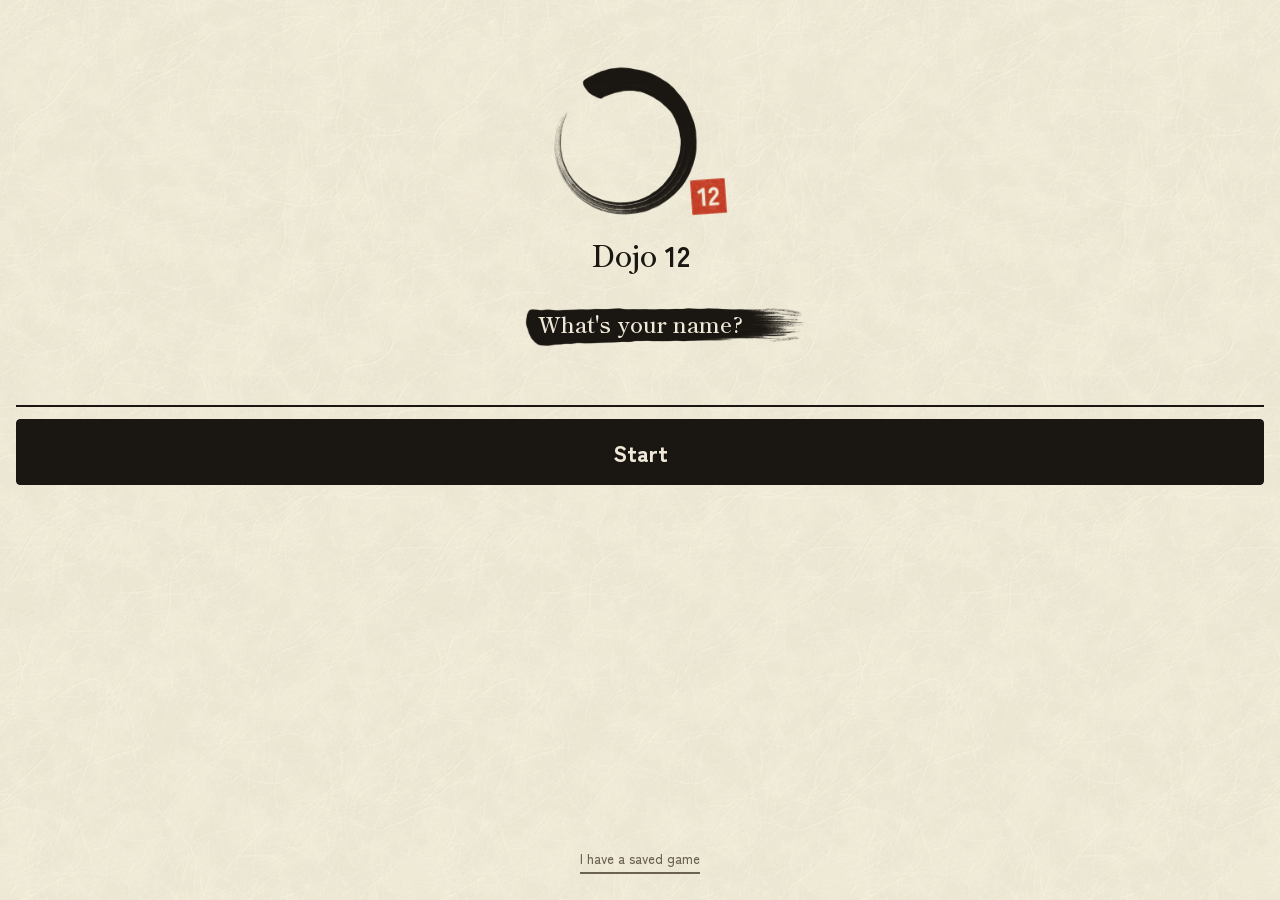
==== commit b2035afc: "The day's painting: eight finished rounds a day paint that day's ink painting, generated on the phon" ====
--- a/index.html
+++ b/index.html
@@ -21,6 +21,7 @@
 <link rel="stylesheet" href="css/frame.css">
 <link rel="stylesheet" href="css/home.css">
 <link rel="stylesheet" href="css/screens.css">
+<link rel="stylesheet" href="css/paint.css">
 </head>
 <body>
 <div id="app"></div>
@@ -43,9 +44,11 @@
 <script src="js/engine/belttest.js"></script>
 <script src="js/engine/beyond.js"></script>
 <script src="js/engine/share.js"></script>
+<script src="js/engine/daily.js"></script>
 <script src="js/game/audio.js"></script>
 <script src="js/game/fx.js"></script>
 <script src="js/game/kit.js"></script>
+<script src="js/paint/painter.js"></script>
 <script src="js/game/frame.js"></script>
 <script src="js/game/keypad.js"></script>
 <script src="js/game/run.js"></script>
@@ -55,6 +58,7 @@
 <script src="js/game/shop.js"></script>
 <script src="js/game/recap.js"></script>
 <script src="js/game/dashboard.js"></script>
+<script src="js/game/book.js"></script>
 <script src="js/game/main.js"></script>
 </body>
 </html>
--- a/css/themes.css
+++ b/css/themes.css
@@ -1,7 +1,26 @@
 /* Dojo 12 — papers (ART.md). Every paper sets the same tokens and nothing else;
    the material rules in app.css never change with the paper. Washi and Night are
    free and picked on first launch, the rest are shop stock.
-   Belt colours are the real cloth and never change with the paper. */
+   Belt colours are the real cloth and never change with the paper.
+
+   Each paper is also a sheet: a tile of its own fibre laid over --paper (the paper
+   kit, art/kit/out/paper). screens.css lays the tile; the url is written out there,
+   once per paper, and never kept in a custom property, where WebKit can resolve it
+   against the page instead of this folder (brush kit, found in testing). The tokens
+   here that go with the tile:
+     --tileSize  the tile's size in CSS px (Gold leaf's leaves need a taller one);
+     --printInk  the colour a Shop card pattern is printed in: the ink on the light
+                 papers, and part of the way from the paper to the ink on the dark
+                 ones, where light ink reads stronger;
+     --wash      a thin wash of the paper's own ink, for a Grid square that has
+                 been asked: the fibre still shows through it;
+     --onKin     figures set on gold (the Gold streak mark): always a dark ink, which
+                 on Night and Charcoal is their --onInk, since their ink is light and
+                 light on gold read at 1.6:1;
+     --sqTint    the Grid's tint for the squares (7 × 7) along its diagonal: a pale
+                 wash of gold on the light papers; on Night and Charcoal gold turns
+                 grey at any faint strength, so there the square is dyed a shade
+                 deeper instead, the other way from an asked square's wash. */
 :root,
 [data-theme="washi"] {
   --paper:  #EFE8D8;
@@ -15,32 +34,50 @@
   --onInk:  #EFE8D8;
   --grainA: rgba(26, 22, 17, 0.05);
   --grainB: rgba(26, 22, 17, 0.03);
+  --wash:   rgba(26, 22, 17, 0.075);
+  --sqTint: rgba(201, 162, 39, 0.22);
+  --tileSize: 420px 900px;
+  --printInk: #1A1611;
+  --onKin:  #1A1611;
 }
+/* Night is aizome, washi dipped in indigo, with off-white ink. Never navy (ART.md).
+   --onInk is a shade deeper than the paper kit's #152A4B so the streak mark reads
+   at 4.6:1 on --shu (it was 4.18). */
 [data-theme="night"] {
-  --paper:  #1B2436;
-  --paper2: #232E44;
-  --paper3: #2C3850;
-  --ink:    #ECE6D8;
-  --ink2:   #9AA4B8;
-  --rule:   #3A4760;
-  --shu:    #D9553C;
-  --kin:    #D8B44A;
-  --onInk:  #1B2436;
-  --grainA: rgba(236, 230, 216, 0.05);
-  --grainB: rgba(236, 230, 216, 0.03);
+  --paper:  #1E3B62;
+  --paper2: #274670;
+  --paper3: #31527F;
+  --ink:    #EFE9DC;
+  --ink2:   #B4C0D2;
+  --rule:   #45648F;
+  --shu:    #E4623F;
+  --kin:    #DDB84E;
+  --onInk:  #11223C;
+  --grainA: rgba(239, 233, 220, 0.05);
+  --grainB: rgba(239, 233, 220, 0.03);
+  --wash:   rgba(239, 233, 220, 0.09);
+  --sqTint: rgba(7, 20, 42, 0.32);
+  --tileSize: 420px 900px;
+  --printInk: #BBBEBE;
+  --onKin:  #11223C;
 }
 [data-theme="matcha"] {
   --paper:  #E4E7D4;
   --paper2: #D6DBC1;
   --paper3: #C6CDAD;
   --ink:    #1E2416;
-  --ink2:   #636B52;
+  --ink2:   #626951;
   --rule:   #B7BE9F;
   --shu:    #B33F22;
   --kin:    #B79226;
   --onInk:  #E4E7D4;
   --grainA: rgba(30, 36, 22, 0.05);
   --grainB: rgba(30, 36, 22, 0.03);
+  --wash:   rgba(30, 36, 22, 0.075);
+  --sqTint: rgba(183, 146, 38, 0.24);
+  --tileSize: 420px 900px;
+  --printInk: #1E2416;
+  --onKin:  #1E2416;
 }
 [data-theme="sakura"] {
   --paper:  #F2E3E1;
@@ -54,20 +91,34 @@
   --onInk:  #F2E3E1;
   --grainA: rgba(36, 26, 26, 0.05);
   --grainB: rgba(36, 26, 26, 0.03);
+  --wash:   rgba(36, 26, 26, 0.075);
+  --sqTint: rgba(190, 147, 48, 0.22);
+  --tileSize: 420px 900px;
+  --printInk: #241A1A;
+  --onKin:  #241A1A;
 }
+/* --shu is a shade deeper than it was (#A83A1C) so the streak mark's paper-coloured
+   figures read at 4.5:1 on it, and a red time on this paper does too (both 3.76). */
 [data-theme="kraft"] {
   --paper:  #D9C4A3;
   --paper2: #CBB390;
   --paper3: #B99F79;
   --ink:    #241A0F;
-  --ink2:   #6E5A42;
+  --ink2:   #5F4D39;
   --rule:   #AE9470;
-  --shu:    #A83A1C;
+  --shu:    #943216;
   --kin:    #9C7A1E;
   --onInk:  #D9C4A3;
   --grainA: rgba(36, 26, 15, 0.06);
   --grainB: rgba(36, 26, 15, 0.035);
+  --wash:   rgba(36, 26, 15, 0.08);
+  --sqTint: rgba(222, 170, 40, 0.30);
+  --tileSize: 420px 900px;
+  --printInk: #241A0F;
+  --onKin:  #120C06;
 }
+/* --shu is lighter than it was (#D4482C), close to Night's, so the streak mark's dark
+   figures read at 4.6:1 on it, and a red time on this paper does too (both 3.65). */
 [data-theme="sumi"] {
   --paper:  #23211C;
   --paper2: #2C2A24;
@@ -75,24 +126,35 @@
   --ink:    #EFE8D8;
   --ink2:   #A29882;
   --rule:   #4A463C;
-  --shu:    #D4482C;
+  --shu:    #E4603E;
   --kin:    #D4B03C;
   --onInk:  #23211C;
   --grainA: rgba(239, 232, 216, 0.05);
   --grainB: rgba(239, 232, 216, 0.03);
+  --wash:   rgba(239, 232, 216, 0.08);
+  --sqTint: rgba(0, 0, 0, 0.34);
+  --tileSize: 420px 900px;
+  --printInk: #C6C0B2;
+  --onKin:  #23211C;
 }
+/* Gold leaf is a warmer gold than it was, so the leaf reads as gold rather than cream. */
 [data-theme="kinpaku"] {
-  --paper:  #F0E3C0;
-  --paper2: #E4D3A5;
-  --paper3: #D4BF88;
+  --paper:  #EDDCAB;
+  --paper2: #E2CE98;
+  --paper3: #D3BC80;
   --ink:    #1F1A0F;
-  --ink2:   #6B5E3C;
-  --rule:   #C9B27F;
+  --ink2:   #695D3B;
+  --rule:   #C8AF74;
   --shu:    #B3341C;
   --kin:    #A8871B;
-  --onInk:  #F0E3C0;
+  --onInk:  #EDDCAB;
   --grainA: rgba(31, 26, 15, 0.05);
   --grainB: rgba(31, 26, 15, 0.03);
+  --wash:   rgba(31, 26, 15, 0.075);
+  --sqTint: rgba(168, 135, 27, 0.30);
+  --tileSize: 420px 980px;
+  --printInk: #1F1A0F;
+  --onKin:  #1F1A0F;
 }
 
 /* The belt cloth. A coloured belt with a black rank bar holding white stripes,
--- a/css/app.css
+++ b/css/app.css
@@ -159,7 +159,7 @@
 .mult { background: var(--shu); color: var(--onInk); font-weight: 900; font-size: 13px; padding: 3px 6px; border-radius: 3px; }
 [data-combo="ink"] .mult { background: var(--ink); }
 [data-combo="round"] .mult { border-radius: 50%; padding: 5px 6px; }
-[data-combo="gold"] .mult { background: var(--kin); color: var(--ink); }
+[data-combo="gold"] .mult { background: var(--kin); color: var(--onKin, var(--ink)); }
 /* The card dots (brush kit): a ring for a card not yet answered, the one on the screen
    in ink and a little larger, the ones to come quiet in --rule; a brush dot for a card
    answered, in ink, red when the answer counted toward a seal, --ink2 for a miss. */
@@ -364,7 +364,9 @@
   font-size: 15px; z-index: 50; max-width: calc(100% - 32px); text-align: center;
 }
 .holdbar { position: relative; overflow: hidden; }
-.holdbar > .fill { position: absolute; left: 0; top: 0; bottom: 0; width: 0; background: var(--shu); opacity: 0.25; }
+/* Holding to leave draws an ink line along the button's foot: never a see-through red
+   fill (ART.md: no translucent panels, red is never a warning). */
+.holdbar > .fill { position: absolute; left: 0; bottom: 0; width: 0; height: 2px; background: var(--ink); }
 
 /* ---- the install screen ---- */
 .shot { color: var(--ink); }
--- a/css/frame.css
+++ b/css/frame.css
@@ -37,7 +37,7 @@
    outside the ring, so the pair is centred, not the ring: 10 % to the left. ---- */
 .fr-face { display: flex; flex-direction: column; align-items: center; gap: 12px; }
 .fr-mark { --mark: 168px; position: relative; flex: none; width: var(--mark); height: var(--mark);
-  transform: translateX(-10%); }
+  left: calc(var(--mark) * -0.1); }
 .fr-mark > i { position: absolute; display: block; }
 .fr-mark > .fr-enso { inset: 0; background-color: var(--ink);
   -webkit-mask-image: url(../img/enso-mark.webp); mask-image: url(../img/enso-mark.webp);
@@ -58,6 +58,9 @@
   animation: fr-draw 640ms cubic-bezier(.35, .1, .3, 1) 120ms both;
 }
 @keyframes fr-draw { from { --fr-draw: 0deg; } to { --fr-draw: 360deg; } }
+/* Drawn: back to the one mask, or the second layer leaves a hairline at the box's edge. */
+.fr-mark.draw > .fr-enso.drawn { animation: none;
+  -webkit-mask-image: url(../img/enso-mark.webp); mask-image: url(../img/enso-mark.webp); }
 .fr-mark.draw > .hanko-12 { animation: fr-slam 130ms ease-out 800ms both; }
 @keyframes fr-slam { 0% { transform: scale(1.6) rotate(-7deg); opacity: 0; }
   60% { transform: scale(0.96) rotate(-4deg); opacity: 1; } 100% { transform: rotate(-4deg); opacity: 1; } }
@@ -69,12 +72,12 @@
 /* ---- the install screen (iPhone Safari only): the face, the reason, the two taps ---- */
 .fr-install { align-items: center; text-align: center; }
 .fr-install .fr-mark { --mark: clamp(128px, 21vh, 184px); }
-.fr-install-line { max-width: 300px; margin-top: 30px; font-size: 17px; font-weight: 700; line-height: 1.4; }
+.fr-install-line { max-width: 300px; margin-top: 30px; font-size: 17px; font-weight: 700; line-height: 1.4; text-wrap: balance; }
 .fr-steps { display: flex; align-items: center; justify-content: center; gap: 16px; margin-top: 10px; color: var(--ink); }
 .fr-steps .fr-g-share { width: 34px; height: 43px; }
 .fr-steps .fr-g-add { width: 40px; height: 40px; }
 .fr-steps .fr-g-then { width: 22px; height: 10px; color: var(--ink2); }
-.fr-install-how { font-size: 15px; color: var(--ink2); }
+.fr-install-how { font-size: 15px; color: var(--ink); }
 
 /* ---- glyphs: strokes in the text's colour ---- */
 .fr-glyph { display: block; flex: none; overflow: visible; }
@@ -86,23 +89,38 @@
 
 /* ---- the name screen: the face, then the question, the field and Start. The face
    sits high, so the field and Start stay above the keyboard when it opens. ---- */
-.fr-first .fr-mark { --mark: clamp(112px, 19vh, 164px); }
-.fr-first > .fr-lead { flex: 0.55 1 0px; min-height: 8px; }
-.fr-first > .fr-face { margin-bottom: 22px; }
+.fr-first .fr-mark { --mark: clamp(108px, 18vh, 160px); }
+.fr-first > .fr-lead { flex: 0 0 clamp(4px, 4vh, 40px); }
+.fr-first > .fr-face { margin-bottom: 20px; }
+.fr-first > .titlebar.fr-centre { align-self: center; }
+.fr-first > .field { text-align: center; }
 .fr-first > .link.small { align-self: center; }
 .fr-first > .grow { flex: 1 1 0px; }
-
-/* ---- the one screen before round 1: the title, the card the round will deal, the
-   words, and Start. ---- */
+/* A short phone (375 x 667): the keyboard takes about 260 of its 667 points, so the
+   face gives up height and Start stays above the keys. */
+@media (max-height: 700px) {
+  .fr-first .fr-mark { --mark: 96px; }
+  .fr-first > .fr-lead { flex-basis: 4px; }
+  .fr-first > .fr-face { gap: 8px; margin-bottom: 12px; }
+}
+/* more than one player: each name in the face names are set in */
+.fr-names { align-self: stretch; margin-top: 8px; }
+.fr-names .fr-label { font: 600 22px/1.25 "Shippori Mincho", "Hiragino Mincho ProN", "Yu Mincho", serif; }
+/* bringing a saved game back: the file link sits under the button, not across the page */
+.restorebox > .link { align-self: flex-start; }
+
+/* ---- the one screen before round 1: the title, the card the round will deal and the
+   words under it as one group, and Start. ---- */
 .fr-demo { display: flex; flex-direction: column; align-items: center; gap: 16px; }
-.fr-demo .card { flex: none; width: 196px; height: 196px; --cs: 196px; }
-.fr-intro > .fr-demo { margin: 6px 0 4px; }
-.fr-intro > .t15 { line-height: 1.5; }
+.fr-demo .card { --cs: clamp(150px, 27vh, 232px); flex: none; width: var(--cs); height: var(--cs); }
+.fr-intro > .grow { flex: 1 1 0px; }
+.fr-intro > .fr-intro-after { flex-grow: 1.4; }
+.fr-intro-words { margin-top: 14px; line-height: 1.5; }
 
 /* ---- a calm list of paper rows (Settings, For Dad): ruled like a table in a printed
    book, ink above and below, hairlines between; no box and no shadow on any row. ---- */
 .fr-list { display: flex; flex-direction: column; border-top: 1.5px solid var(--ink); border-bottom: 1.5px solid var(--ink); }
-.fr-list > * + * { border-top: 1px solid var(--rule); }
+.fr-list > :not(:first-child) { border-top: 1px solid var(--rule); }
 .fr-row {
   position: relative; display: flex; flex-wrap: wrap; align-items: center; column-gap: 12px; row-gap: 3px;
   width: 100%; min-height: 54px; margin: 0; padding: 14px 4px;
@@ -192,8 +210,10 @@
 .fr-pic-belt { width: 150px; }
 .fr-pic-belt .belt { width: 150px; }
 /* the streak's three steps */
-.fr-pic-streak { align-items: flex-end; gap: 8px; }
-.fr-pic-streak .streak { gap: 7px; }
+.fr-pic-streak { display: grid; grid-template-columns: auto auto; align-items: center; column-gap: 7px; row-gap: 8px; }
+.fr-pic-streak .streak { display: contents; }
+.fr-pic-streak .label { justify-self: end; }
+.fr-pic-streak .mult { justify-self: start; }
 /* points, a coin, a level */
 .fr-pic-coins { align-items: flex-start; gap: 8px; }
 .fr-pic-coins .scorebox { gap: 5px; }
@@ -201,3 +221,22 @@
 .fr-coinrow .coin.big { width: 30px; height: 30px; vertical-align: 0; }
 .fr-pic-coins .hanko-level { width: 42px; height: 42px; }
 .fr-pic-coins .hanko-level > b { font-size: 25px; }
+
+/* ---- What Dad sees: a report on paper, plain and adult. The name and level over an
+   ink rule, one ruled section a subject, the child's tied belt as Home draws it. A
+   check that fails is set heavier in ink, never red. ---- */
+.fr-dash { width: 100%; max-width: 560px; margin: 0 auto; gap: 0; }
+.fr-dash-head { display: flex; align-items: baseline; justify-content: space-between; gap: 12px;
+  padding: 2px 0 12px; border-bottom: 1.5px solid var(--ink); }
+.fr-dash-level { flex: none; font-size: 17px; font-weight: 700; }
+.fr-sec { display: flex; flex-direction: column; gap: 7px; padding: 14px 0 16px; }
+.fr-sec + .fr-sec { border-top: 1px solid var(--rule); }
+.fr-sec > .label { margin-bottom: 1px; }
+.fr-flag { font-weight: 700; }
+.fr-dash-belt { width: min(100%, 250px); margin: 2px 0 4px; }
+.fr-dash > .btn { margin-top: 12px; }
+
+/* Numerals are never Mincho (ART.md): digits inside a Mincho title or the game's name are
+   set in Zen Kaku Gothic, a shade smaller so they sit on the Mincho's line. */
+.tnum { font-family: "Zen Kaku Gothic New", "Hiragino Sans", system-ui, sans-serif; font-weight: 700;
+  font-size: 0.94em; font-variant-numeric: tabular-nums; letter-spacing: 0; }
--- a/css/home.css
+++ b/css/home.css
@@ -1 +1,137 @@
-/* Dojo 12 — home (review 2026-09-24 art pass). Loaded after app.css and kit.css. */
+/* Dojo 12 — Home and the end of a round (review 2026-09-24 art pass). Loaded after app.css
+   and kit.css. Home leads with the belt, drawn big, and the one sentence of what comes
+   next; the end of a round is a result made in ink: the score brushed in, the seals
+   stamped, the stripe tied on, a level stamped. Every colour is a token, so every paper
+   recolours it, and the kit's pictures are laid as kit.css lays them. */
+
+/* ---- Home ---- */
+.screen.home { gap: 0; padding-top: 12px; }
+.home-head { align-items: center; }
+.home .who { display: flex; align-items: center; gap: 12px; min-width: 0; }
+.home .home-name { font-size: 30px; line-height: 1.2; }
+/* The level is a small red seal beside the name (ART.md), the kit's stamp at 44 px. */
+.home .who .hanko-level { width: 44px; height: 44px; }
+.home .who .hanko-level > b { font-size: 26px; }
+.home .who .hanko-level.two > b { font-size: 21px; }
+.home .xp { display: flex; flex-direction: column; gap: 6px; margin-top: 12px; }
+.home .plate.recap { margin-top: 14px; }
+/* The paper left over goes mostly under the numbers: above the belt it read as the dead
+   band the review found. */
+.home > .grow.top { flex: 1 1 0; max-height: 88px; min-height: 16px; }
+
+/* XP is one ink line with the part earned toward the next level laid on it in red (ART.md). */
+.home .xpline, .sum .xpline {
+  position: relative; height: 5px; background: none; border: 0; border-radius: 0; overflow: visible;
+}
+.home .xpline::before, .sum .xpline::before {
+  content: ""; position: absolute; left: 0; right: 0; top: 2px; height: 1px; background: var(--ink2);
+}
+.home .xpline > i, .sum .xpline > i { position: absolute; left: 0; top: 0; height: 5px; background: var(--shu); }
+
+/* The belt, drawn big, with its name and what comes next under it, centred like the
+   label under a thing on a wall. The rest of Home is set flush left. */
+.beltplate { display: flex; flex-direction: column; align-items: center; text-align: center; }
+.beltplate > .belt { width: min(100%, 340px); }
+.beltname { font-size: 22px; line-height: 1.25; margin-top: 6px; }
+/* Numerals are never Mincho: a number inside a Mincho line is set in the Gothic. */
+.mincho .nb { font-family: "Zen Kaku Gothic New", "Hiragino Sans", system-ui, sans-serif; font-weight: 700; }
+.beltplate > .under { display: flex; flex-direction: column; align-items: center; gap: 7px; margin-top: 9px; }
+.beltplate .next { font-size: 17px; line-height: 1.35; text-wrap: balance; }
+/* One place for each seal still between the last stripe and the next (D.belt.bar), in the
+   kit's marks: a stamped seal for each sealed, the pencil square where a halfway question
+   could fill the place, and the paper's shadow side, the stone's size, for the rest. The
+   small seal files are drawn for boxes of 20 to 30 px. */
+.sealrow { display: flex; flex-wrap: wrap; justify-content: center; gap: 2px; max-width: 338px; }
+.sealrow > i { position: relative; display: block; flex: none; width: 24px; height: 24px; }
+.sealrow > i.open::after { content: ""; position: absolute; inset: 3px; background: var(--paper2); transform: rotate(-3deg); }
+
+.home .beltplate + .btn.ink { margin-top: 20px; }
+/* The rest of the numbers, smaller, in the order a kid scans them. */
+.home .rest { display: flex; flex-direction: column; gap: 7px; margin-top: 18px; line-height: 1.4; }
+.home .rest > div { text-wrap: pretty; }
+.home .rest .pair { display: flex; justify-content: space-between; align-items: baseline; gap: 12px; }
+.home .rest .coins { display: flex; flex-wrap: wrap; align-items: baseline; column-gap: 8px; row-gap: 1px; }
+.home .rest .coins > .coin { align-self: center; margin-right: -1px; }
+.home .navrow { margin-top: 16px; }
+/* A toast on Home sits above the links, clear of Play and of them: "Bought. It is in use
+   now." covered Belt and Shop (review 2026-09-24). */
+body:has(.screen.home) .toast { bottom: calc(62px + env(safe-area-inset-bottom)); }
+
+/* ---- the end of a round ---- */
+.screen.sum { gap: 14px; }
+.sum .scorerow { gap: 10px; }
+.sum .score { font-size: 64px; font-weight: 900; letter-spacing: -1px; line-height: 1.05; }
+.sum .titlebar + .scorerow .score { font-size: 44px; letter-spacing: -0.5px; }
+.sum.solo .score { font-size: 64px; letter-spacing: -1px; }
+/* The score is brushed in numeral by numeral, 40 ms apart (ART.md): each one is laid down
+   left to right as a brush would. The clip opens wider than the glyph, so nothing of it
+   is cut once it is down. */
+.sum .score .ch { display: inline-block; animation: brushin 110ms cubic-bezier(.3, .7, .4, 1) backwards; }
+@keyframes brushin {
+  from { clip-path: inset(-30% 100% -30% -20%); opacity: 0.35; }
+  to { clip-path: inset(-30% -20% -30% -20%); opacity: 1; }
+}
+/* The line that leads is ceremony, in Mincho (ART.md); a stripe or a belt is the big one. */
+.sum .lead { font-size: 22px; line-height: 1.3; text-wrap: balance; }
+.sum .lead.big { font-size: 30px; line-height: 1.2; }
+.sum .lead.t22 { font-weight: 700; }
+.sum .lines { gap: 6px; }
+.sum .start { display: flex; flex-direction: column; gap: 5px; }
+.sum .start > .t17 { line-height: 1.35; }
+
+/* A line that names questions, each with its mark in front of it. */
+.marked { line-height: 1.8; }
+.marked .q { white-space: nowrap; }
+.marked .mk { display: inline-block; vertical-align: middle; width: 24px; height: 24px; margin: -4px 3px 0 0; }
+/* A pencil square is a quiet mark: a little smaller than a stamped seal beside a line. */
+.marked .mk.hanko-pencil-sm { width: 21px; height: 21px; margin-right: 2px; }
+.sum .lead.sealed { font: 600 22px/1.6 "Shippori Mincho", "Hiragino Mincho ProN", "Yu Mincho", serif; }
+.sum .lead.sealed .q { font-family: "Zen Kaku Gothic New", "Hiragino Sans", system-ui, sans-serif; font-weight: 700; }
+.sum .lead.sealed .mk { width: 34px; height: 34px; margin: -6px 4px 0 1px; }
+.sum .lead + .beltplate { margin-top: 4px; }
+.sum .lines + .beltplate { margin-top: 6px; }
+/* On the end of a round the belt is a little smaller, unless a stripe or a belt leads. */
+.sum .beltplate > .belt { width: min(100%, 300px); }
+.sum .lead.big + .beltplate > .belt { width: min(100%, 340px); }
+/* A seal or a level comes down with ART.md's slam (1.6 to 1, -6deg to -3deg, 120 ms). */
+.stampin { animation: slam 120ms ease-out both; }
+/* Halfway is pencilled in; a lost seal lifts off its pencil square, as on the card. */
+.pencilin { animation: pencil-in 200ms ease-out both; }
+.mk.stack { position: relative; }
+.mk.stack > i { position: absolute; inset: 0; width: auto; height: auto; }
+.liftoff { animation: hanko-lift 460ms ease-in forwards; }
+/* After a stripe is tied, the words under the belt come. */
+.drawin { animation: drawin 180ms ease-out both; }
+@keyframes drawin { from { opacity: 0; transform: translateY(4px); } to { opacity: 1; transform: none; } }
+
+/* A new level lands as a stamp beside what it put in the Shop. */
+.sum .levelup { display: flex; align-items: center; gap: 14px; }
+/* The stone is 10/13 of its box: the box steps left so the stone lines up with the text. */
+.sum .levelup .hanko-level { width: 52px; height: 52px; margin-left: -6px; }
+.sum .levelup .hanko-level > b { font-size: 31px; }
+.sum .levelup .hanko-level.two > b { font-size: 24px; }
+
+/* Coins and XP in one small ledger: the coin drawn beside the coins, XP over its line. */
+.sum .ledger { display: flex; flex-direction: column; gap: 9px; padding-top: 12px; border-top: 1px solid var(--rule); line-height: 1.4; }
+.sum .lrow { display: grid; grid-template-columns: 22px 1fr; column-gap: 10px; align-items: start; }
+.sum .lrow > .coin { margin-top: 0; }
+.sum .lrow .xpline { margin-top: 8px; }
+.xpgrow { animation: xpgrow 520ms cubic-bezier(.3, .7, .4, 1) backwards; }
+@keyframes xpgrow { from { width: var(--from); } }
+
+/* The black belt test passed: the seal comes down on the band left of the knot (the belt
+   kit's band_left anchor, 0.1995 and 0.1394 of the picture). */
+.beltseal { position: absolute; width: 46px; height: 46px; left: calc(19.95% - 23px); top: calc(13.94% - 23px); }
+
+/* A short phone: the belt and the score give up some size so the buttons stay near. */
+@media (max-height: 700px) {
+  .sum .score { font-size: 52px; }
+  .sum .beltplate > .belt, .sum .lead.big + .beltplate > .belt { width: min(100%, 260px); }
+  .home .beltplate > .belt { width: min(100%, 300px); }
+}
+
+/* Reduced motion keeps the pop and the seal, and drops the draw-ins (ART.md). */
+@media (prefers-reduced-motion: reduce) {
+  .sum .score .ch, .pencilin, .drawin, .xpgrow { animation: none; }
+  .liftoff { animation: none; opacity: 0; }
+}
--- a/css/screens.css
+++ b/css/screens.css
@@ -1 +1,298 @@
-/* Dojo 12 — screens (review 2026-09-24 art pass). Loaded after app.css and kit.css. */
+/* Dojo 12 — screens (review 2026-09-24 art pass). Loaded after app.css and kit.css.
+   The papers under everything, the card's paper and its Shop patterns, and the Grid,
+   the Belt screen, the Shop and the paper pick. Every image url is written out in the
+   rule that uses it: a url kept in a custom property can resolve against the page, and
+   the game lives in a folder on its host (brush kit, found in testing). */
+
+/* ================= the papers (art/kit/out/paper) =================
+   Paper has fibre (ART.md, Okami). Each paper is a tile of its own sheet laid over its
+   colour. The root carries it, so it is painted once and scrolls with the page; the
+   body stays clear so it never covers it (app.css drew a dot grid there). Any element
+   with its own data-theme, such as a paper in the Shop, is a sheet of that paper, and
+   takes its ink as well, since color inherits as a value and not as a token. Never give
+   these a background shorthand: it would reset the tile. */
+body { background-color: transparent; background-image: none; }
+:root, [data-theme] {
+  background-color: var(--paper);
+  background-size: var(--tileSize, 420px 900px);
+  color: var(--ink);
+}
+:root, [data-theme="washi"] { background-image: url(../img/paper-washi.webp); }
+[data-theme="night"]   { background-image: url(../img/paper-night.webp); }
+[data-theme="matcha"]  { background-image: url(../img/paper-matcha.webp); }
+[data-theme="sakura"]  { background-image: url(../img/paper-sakura.webp); }
+[data-theme="kraft"]   { background-image: url(../img/paper-kraft.webp); }
+[data-theme="sumi"]    { background-image: url(../img/paper-sumi.webp); }
+[data-theme="kinpaku"] { background-image: url(../img/paper-kinpaku.webp); }
+
+/* ================= the card's paper and its patterns =================
+   The card is a sheet of the same paper cut from another part of it. A card on the
+   page takes the page's paper and the pattern the child wears; a card in a preview
+   carries its own data-theme and data-skin and takes those instead, so the Shop can
+   show one paper or pattern on another. These rules also retire app.css's CSS dot and
+   line patterns, which were drawn at lower specificity. */
+.card { isolation: isolate; --gw: 5px; }
+:root .card {
+  background-image: url(../img/paper-washi.webp);
+  background-size: var(--tileSize, 420px 900px);
+  background-position: -143px -397px;
+}
+:root[data-theme="night"] .card:not([data-theme]), .card[data-theme="night"] { background-image: url(../img/paper-night.webp); }
+:root[data-theme="matcha"] .card:not([data-theme]), .card[data-theme="matcha"] { background-image: url(../img/paper-matcha.webp); }
+:root[data-theme="sakura"] .card:not([data-theme]), .card[data-theme="sakura"] { background-image: url(../img/paper-sakura.webp); }
+:root[data-theme="kraft"] .card:not([data-theme]), .card[data-theme="kraft"] { background-image: url(../img/paper-kraft.webp); }
+:root[data-theme="sumi"] .card:not([data-theme]), .card[data-theme="sumi"] { background-image: url(../img/paper-sumi.webp); }
+:root[data-theme="kinpaku"] .card:not([data-theme]), .card[data-theme="kinpaku"] { background-image: url(../img/paper-kinpaku.webp); }
+.card[data-theme="washi"] { background-image: url(../img/paper-washi.webp); }
+
+/* A Shop pattern is printed on the card faintly in the paper's ink from a hand-cut
+   block: an alpha mask tinted --printInk, under everything on the card (the timer, the
+   sum, the seal). Masks are drawn at one image pixel a CSS pixel and centred, as the
+   kit made them for a 330 px card. */
+.card::before {
+  position: absolute; top: 0; right: 0; bottom: 0; left: 0; z-index: -1; pointer-events: none;
+  background-color: var(--printInk, var(--ink));
+  -webkit-mask-repeat: repeat; mask-repeat: repeat;
+  -webkit-mask-position: 50% 50%; mask-position: 50% 50%;
+}
+:root[data-skin="grain"] .card:not([data-skin])::before, .card[data-skin="grain"]::before {
+  content: ""; opacity: 0.13;
+  -webkit-mask-image: url(../img/card-grain.webp); mask-image: url(../img/card-grain.webp);
+  -webkit-mask-size: 330px 330px; mask-size: 330px 330px;
+}
+:root[data-skin="grid"] .card:not([data-skin])::before, .card[data-skin="grid"]::before {
+  content: ""; opacity: 0.1;
+  -webkit-mask-image: url(../img/card-grid.webp); mask-image: url(../img/card-grid.webp);
+  -webkit-mask-size: 330px 336px; mask-size: 330px 336px;
+}
+:root[data-skin="wave"] .card:not([data-skin])::before, .card[data-skin="wave"]::before {
+  content: ""; opacity: 0.09;
+  -webkit-mask-image: url(../img/card-wave.webp); mask-image: url(../img/card-wave.webp);
+  -webkit-mask-size: 336px 336px; mask-size: 336px 336px;
+}
+:root[data-skin="hemp"] .card:not([data-skin])::before, .card[data-skin="hemp"]::before {
+  content: ""; opacity: 0.09;
+  -webkit-mask-image: url(../img/card-hemp.webp); mask-image: url(../img/card-hemp.webp);
+  -webkit-mask-size: 330px 286px; mask-size: 330px 286px;
+}
+/* Gold edge: a band of gold leaf laid round the card just inside its ink edge. The
+   leaf is the Gold leaf paper's own tile over the paper's --kin, so it carries the
+   leaves, their seams and the way each catches the light; a flat yellow inset line
+   read as a keyline, not as gilt (paper kit). The band is cut from a full layer with
+   an even-odd frame, so it keeps its width on a card of any size. */
+[data-skin="gilt"] .card { box-shadow: 2px 2px 0 var(--ink); }
+/* A hair of deeper gold inside the band, the leaf's own edge, as on a gilded frame. */
+:root[data-skin="gilt"] .card:not([data-skin]), .card[data-skin="gilt"] {
+  box-shadow: 2px 2px 0 var(--ink), inset 0 0 0 calc(var(--gw) + 1px) var(--kin);
+}
+:root[data-skin="gilt"] .card:not([data-skin])::before, .card[data-skin="gilt"]::before {
+  content: "";
+  background-color: var(--kin);
+  background-image: url(../img/paper-kinpaku.webp);
+  background-size: 210px 490px; background-position: -37px -212px;
+  -webkit-clip-path: polygon(evenodd, 0 0, 100% 0, 100% 100%, 0 100%, 0 0,
+    var(--gw) var(--gw), var(--gw) calc(100% - var(--gw)), calc(100% - var(--gw)) calc(100% - var(--gw)),
+    calc(100% - var(--gw)) var(--gw), var(--gw) var(--gw));
+  clip-path: polygon(evenodd, 0 0, 100% 0, 100% 100%, 0 100%, 0 0,
+    var(--gw) var(--gw), var(--gw) calc(100% - var(--gw)), calc(100% - var(--gw)) calc(100% - var(--gw)),
+    calc(100% - var(--gw)) var(--gw), var(--gw) var(--gw));
+}
+
+/* ================= the Grid: a wall chart =================
+   Eleven columns share the width after the row numbers, and every square is as tall as
+   it is wide, so the chart fills the screen at 390 and still fits at 375 (a square of
+   29 px there). Bare paper is a question not asked yet; asked, the square takes a thin
+   wash of ink with the fibre showing through; halfway and sealed carry the seal kit's
+   pencil square and small ensō seal (kit.css, as ::after), rested at -3deg as a hand
+   leaves them. The squares are tinted along the diagonal. */
+.scr-grid table.chart { width: 100%; table-layout: fixed; border-collapse: collapse; }
+.chart col.chart-headcol { width: 24px; }
+.chart[data-op="div"] col.chart-headcol { width: 34px; }
+.chart th {
+  font-size: 13px; font-weight: 700; color: var(--ink2); line-height: 1; padding: 0 0 5px;
+  text-align: center; font-variant-numeric: tabular-nums;
+}
+.chart tbody th { padding: 0 5px 0 0; text-align: right; white-space: nowrap; }
+.chart th.chart-corner { font-weight: 500; }
+.chart th.pick { color: var(--ink); font-weight: 900; }
+.chart td { position: relative; padding: 0; border: 1px solid var(--rule); }
+.chart td::before { content: ""; display: block; padding-top: 100%; }
+/* The chart's edge is ink, as every edge is (ART.md); the lines inside are rule. */
+.chart tbody tr:first-child td { border-top: 1.5px solid var(--ink); }
+.chart tbody tr:last-child td { border-bottom: 1.5px solid var(--ink); }
+.chart tbody td:nth-child(2) { border-left: 1.5px solid var(--ink); }
+.chart tbody td:last-child { border-right: 1.5px solid var(--ink); }
+.chart td.c-asked, .chart-key.c-asked { background-color: var(--wash); }
+.chart td.c-sq, .chart-key.c-sq { box-shadow: inset 0 0 0 40px var(--sqTint); }
+/* The tapped square, framed in ink inside its lines. */
+.chart td.pick { outline: 2px solid var(--ink); outline-offset: -2px; }
+.chart td { cursor: pointer; }
+
+/* A key square: the same square as the chart's, at 26 px. */
+.chart-key {
+  position: relative; display: block; flex: none; width: 26px; height: 26px;
+  border: 1px solid var(--rule);
+}
+.chart-line { display: flex; align-items: center; gap: 10px; min-height: 30px; font-size: 15px; font-weight: 700; }
+.chart-line:not(.on) .chart-key { visibility: hidden; }
+.chart-legend {
+  display: grid; grid-template-columns: 1fr 1fr; gap: 9px 12px;
+  font-size: 13px; color: var(--ink2);
+}
+.chart-legend > span { display: flex; align-items: center; gap: 9px; min-width: 0; }
+
+/* ================= the Belt screen: a ladder =================
+   Five tied belts from the belt kit, white at the top and black at the foot, each with
+   the seals it takes beside it. A passed belt wears four stripes at full strength. The
+   belt the child is on has its name in a solid red block: red is "this one, now"
+   (ART.md), a block and never a border. The belts to come are quieter, but in their own
+   colours, so the ladder still shows what each one is. */
+.scr-belt .belt-intro { display: flex; flex-direction: column; gap: 3px; }
+.scr-belt .belt-count { font-weight: 700; }
+.ladder { display: flex; flex-direction: column; }
+.rung2 {
+  display: grid; grid-template-columns: 54% minmax(0, 1fr); align-items: center; gap: 14px;
+  padding: 11px 0; border-top: 1px solid var(--rule);
+}
+.rung2:first-child { border-top: 0; padding-top: 4px; }
+.rung2 > .rung-belt { width: 100%; }
+.rung-words { display: flex; flex-direction: column; align-items: flex-start; gap: 4px; min-width: 0; }
+.rung-name > span {
+  display: inline-block; font-family: "Shippori Mincho", "Hiragino Mincho ProN", "Yu Mincho", serif;
+  font-weight: 600; font-size: 22px; line-height: 1.25;
+}
+.rung2.now .rung-name > span { background-color: var(--shu); color: var(--onInk); padding: 1px 10px 3px; margin-left: -1px; }
+.rung-at { font-size: 13px; color: var(--ink2); }
+.rung-next { font-size: 13px; font-weight: 700; line-height: 1.35; }
+.rung2.later > .rung-belt { opacity: 0.62; }
+.rung2.later .rung-name > span { color: var(--ink2); }
+.scr-belt .belt-test { gap: 8px; }
+.scr-belt .belt-test-title { font-size: 17px; font-weight: 700; }
+
+/* ================= the Shop: tiles with a real preview =================
+   Two tiles to a row. Each is a paper-faced button: the preview, the name, and what a
+   tap does now. The item in use says so in a solid red block ("this one, now"), and so
+   does the price once it is asked for with a first tap. A tile that cannot be bought
+   yet lies flat on the paper, no offset, its words in pencil; it still answers a tap. */
+.scr-shop .shop-head { align-items: flex-start; }
+.scr-shop .shop-purse { align-items: flex-end; gap: 2px; padding-top: 4px; }
+.shop-list { display: flex; flex-direction: column; gap: 10px; }
+.shop-group { display: flex; flex-direction: column; gap: 1px; margin-top: 10px; }
+.shop-group-name { font-size: 17px; font-weight: 700; }
+.shop-tiles { display: grid; grid-template-columns: minmax(0, 1fr) minmax(0, 1fr); gap: 11px 10px; }
+.stile { position: relative; display: flex; min-width: 0; }
+.stile-b {
+  flex: 1 1 auto; min-width: 0; display: flex; flex-direction: column; align-items: stretch;
+  padding: 0; text-align: left; background-color: var(--paper);
+  border: 1.5px solid var(--ink); border-radius: 4px; box-shadow: 2px 2px 0 var(--ink);
+  overflow: hidden; transition: transform 60ms ease, box-shadow 60ms ease;
+}
+.stile-b:active { transform: translate(2px, 2px); box-shadow: 0 0 0 var(--ink); }
+.stile-b:focus-visible { outline: 2px solid var(--ink); outline-offset: 2px; }
+.stile .pv { height: 104px; border-bottom: 1px solid var(--rule); }
+.stile .pv-theme { border-bottom: 0; }
+.stile-name { font-size: 17px; font-weight: 700; line-height: 1.25; padding: 8px 10px 0; }
+.stile-status { display: block; font-size: 13px; line-height: 1.35; color: var(--ink2); padding: 3px 10px 10px; }
+.stile-status > span { display: inline-block; }
+.stile.have .stile-status { color: var(--ink); font-weight: 700; }
+.stile.on .stile-status > span, .stile.ask .stile-status > span {
+  background-color: var(--shu); color: var(--onInk); font-weight: 700; padding: 2px 7px 3px;
+}
+.stile.shut .stile-b { box-shadow: none; border-color: var(--ink2); }
+.stile.shut .stile-b:active { transform: none; }
+.stile.shut .stile-name { color: var(--ink2); }
+
+/* The previews. A preview is a small stage: a sheet of paper (its own, for a paper),
+   with the thing on it at the size a child can read. */
+.pv { position: relative; display: flex; align-items: center; justify-content: center; overflow: hidden; }
+.card.mini {
+  flex: none; width: 78px; height: 78px; max-width: none; max-height: none; gap: 0; --gw: 3px;
+}
+.mini-q { font-weight: 900; font-size: 19px; letter-spacing: -0.5px; line-height: 1; white-space: nowrap; }
+.pv-ring .card.mini { width: 88px; height: 88px; }
+.pv-ring .mini-q { font-size: 15px; letter-spacing: 0; }
+
+/* A pattern on a card this small prints half as strong again: at thumbnail size a faint
+   print is lost, and on a full card the child sees the whole field of it. */
+.pv .card[data-skin="grain"]::before { opacity: 0.2; }
+.pv .card[data-skin="grid"]::before { opacity: 0.15; }
+.pv .card[data-skin="wave"]::before, .pv .card[data-skin="hemp"]::before { opacity: 0.14; }
+
+/* A timer as a card shows it (the brush kit's two layers of one mask), held a little
+   over half full: the stroke in ink from its head to the cut, the rest a faint trail,
+   and the gold mark where fast ends. Its own classes, so the timer the child wears on
+   the page never changes the one drawn here. */
+.pv-enso { position: absolute; top: 7%; right: 7%; bottom: 7%; left: 7%; pointer-events: none; --left: 0.6; }
+.pv-enso > i {
+  position: absolute; top: 0; right: 0; bottom: 0; left: 0; display: block;
+  -webkit-mask-size: 100% 100%; -webkit-mask-repeat: no-repeat; -webkit-mask-position: center;
+  mask-size: 100% 100%; mask-repeat: no-repeat; mask-position: center;
+}
+.pv-enso > .trail { background-color: var(--ink2); opacity: 0.22; }
+.pv-enso > .left {
+  background-color: var(--ink);
+  --cut: calc(12deg + 336deg * var(--left));
+  --cutmask: conic-gradient(from 313.5deg, #000 calc(var(--cut) - 2.5deg), transparent calc(var(--cut) + 2.5deg));
+  -webkit-mask-composite: source-in; mask-composite: intersect;
+}
+.pv-enso.v-brush > .trail, .pv-enso.v-gold > .trail { -webkit-mask-image: url(../img/enso-brush.webp); mask-image: url(../img/enso-brush.webp); }
+.pv-enso.v-brush > .left, .pv-enso.v-gold > .left { -webkit-mask-image: url(../img/enso-brush.webp), var(--cutmask); mask-image: url(../img/enso-brush.webp), var(--cutmask); }
+.pv-enso.v-thin > .trail { -webkit-mask-image: url(../img/enso-pen.webp); mask-image: url(../img/enso-pen.webp); }
+.pv-enso.v-thin > .left { -webkit-mask-image: url(../img/enso-pen.webp), var(--cutmask); mask-image: url(../img/enso-pen.webp), var(--cutmask); }
+.pv-enso.v-double > .trail { -webkit-mask-image: url(../img/enso-double.webp); mask-image: url(../img/enso-double.webp); }
+.pv-enso.v-double > .left { -webkit-mask-image: url(../img/enso-double.webp), var(--cutmask); mask-image: url(../img/enso-double.webp), var(--cutmask); }
+.pv-enso.v-dotted > .trail { -webkit-mask-image: url(../img/enso-dotted.webp); mask-image: url(../img/enso-dotted.webp); }
+.pv-enso.v-dotted > .left { -webkit-mask-image: url(../img/enso-dotted.webp), var(--cutmask); mask-image: url(../img/enso-dotted.webp), var(--cutmask); }
+.pv-enso.v-gold > .left { background-color: var(--kin); }
+.pv-ticks { position: absolute; top: 0; left: 0; width: 100%; height: 100%; overflow: visible; }
+.pv-ticks line { stroke-linecap: butt; }
+.pv-ticks .gold { stroke: var(--kin); stroke-width: 2.4; }
+.pv-ticks .edge { stroke: var(--ink); stroke-width: 4; }
+
+/* The streak as a round shows it, drawn a size up so it reads on a tile. */
+.pv-streak { display: flex; align-items: center; gap: 8px; }
+.pv-streak > .label { font-size: 15px; }
+.pv-mult {
+  background-color: var(--shu); color: var(--onInk); font-weight: 900; font-size: 17px; line-height: 1.2;
+  padding: 4px 8px; border-radius: 3px; font-variant-numeric: tabular-nums;
+}
+.pv-mult.v-ink { background-color: var(--ink); }
+.pv-mult.v-round { border-radius: 50%; padding: 7px 9px; }
+.pv-mult.v-gold { background-color: var(--kin); color: var(--onKin, var(--ink)); }
+
+/* A mark beside the player's name, as Home sets it. */
+.pv-named { display: flex; align-items: center; gap: 8px; min-width: 0; max-width: 100%; padding: 0 12px; }
+.pv-named > .mark { width: 24px; height: 24px; flex: none; }
+.pv-name {
+  font-family: "Shippori Mincho", "Hiragino Mincho ProN", "Yu Mincho", serif; font-weight: 600; font-size: 22px;
+  white-space: nowrap; overflow: hidden; text-overflow: ellipsis; min-width: 0;
+}
+
+/* A sound's play button: a round paper key (only circles and dots are round) with the
+   same hard offset as every key, over the middle of the tile's preview. */
+.pv-play {
+  position: absolute; left: 50%; top: 53px; z-index: 1; transform: translate(-50%, -50%);
+  width: 48px; height: 48px; padding: 0; border-radius: 50%;
+  border: 1.5px solid var(--ink); background-color: var(--paper); color: var(--ink);
+  box-shadow: 2px 2px 0 var(--ink); display: flex; align-items: center; justify-content: center;
+  transition: transform 60ms ease, box-shadow 60ms ease;
+}
+.pv-play:active { transform: translate(calc(-50% + 2px), calc(-50% + 2px)); box-shadow: 0 0 0 var(--ink); }
+.pv-play svg { width: 22px; height: 22px; display: block; margin-left: 3px; }
+.pv-play path { fill: currentColor; }
+
+/* ================= the paper pick on first launch =================
+   The two free papers side by side, each a sheet of that paper with a card on it and its
+   name in its own ink: the game as it will look, not two squares that read as tick
+   boxes (review 2026-09-24). */
+.paperpick { display: grid; grid-template-columns: minmax(0, 1fr) minmax(0, 1fr); gap: 12px; }
+.paperpick-b {
+  display: flex; padding: 0; border: 1.5px solid var(--ink); border-radius: 4px;
+  box-shadow: 2px 2px 0 var(--ink); overflow: hidden;
+  transition: transform 60ms ease, box-shadow 60ms ease;
+}
+.paperpick-b:active { transform: translate(2px, 2px); box-shadow: 0 0 0 var(--ink); }
+.paperpick-b > .pv-theme { flex: 1 1 auto; height: 250px; flex-direction: column; gap: 18px; }
+.paperpick-b .card.mini { width: 124px; height: 124px; }
+.paperpick-b .mini-q { font-size: 30px; }
+.pv-label { font-size: 17px; font-weight: 700; }
--- a/css/paint.css
+++ b/css/paint.css
@@ -0,0 +1,139 @@
+/* Dojo 12 — the day's painting (PLAN §15, 2026-09-25 and 2026-09-26). Loaded after
+   screens.css. A painting is a sheet of paper edged like the game's cards, with the ink laid
+   over it as a canvas (js/game/book.js); the date seal is the level stamp's stone. Home's row
+   under Play, the painting beside the score at the end of a round, Training done, the book and
+   For Dad's rounds a day. Colours are the paper's tokens only, and every image url is written
+   out in the rule that uses it (screens.css says why). */
+
+/* ================= a painting on its sheet ================= */
+.pp-sheet {
+  position: relative; flex: none; overflow: hidden;
+  border: 1.5px solid var(--ink); border-radius: 4px; box-shadow: 2px 2px 0 var(--ink);
+  background-color: var(--paper);
+}
+/* The paper: a cut of the page's own sheet, each day's from its own place in the tile, so
+   no two paintings sit on the same fibres. A page of the book is Rice paper (data-theme). */
+.pp-paper { position: absolute; top: 0; right: 0; bottom: 0; left: 0; overflow: hidden;
+  background-color: var(--paper); background-size: var(--tileSize, 420px 900px); }
+:root .pp-paper { background-image: url(../img/paper-washi.webp); }
+:root[data-theme="night"] .pp-paper:not([data-theme]) { background-image: url(../img/paper-night.webp); }
+:root[data-theme="matcha"] .pp-paper:not([data-theme]) { background-image: url(../img/paper-matcha.webp); }
+:root[data-theme="sakura"] .pp-paper:not([data-theme]) { background-image: url(../img/paper-sakura.webp); }
+:root[data-theme="kraft"] .pp-paper:not([data-theme]) { background-image: url(../img/paper-kraft.webp); }
+:root[data-theme="sumi"] .pp-paper:not([data-theme]) { background-image: url(../img/paper-sumi.webp); }
+:root[data-theme="kinpaku"] .pp-paper:not([data-theme]) { background-image: url(../img/paper-kinpaku.webp); }
+.pp-paper[data-theme="washi"] { background-image: url(../img/paper-washi.webp); }
+.pp-paper > canvas, .pp-paper > img {
+  position: absolute; top: 0; left: 0; width: 100%; height: 100%; display: block;
+}
+/* A kept picture is never stretched: one of another shape sits on the page's own paper. */
+.pp-paper > img { object-fit: contain; }
+/* A round's new part, fading in over the parts before it. */
+.pp-new { animation: pp-fade 520ms ease-out both; }
+@keyframes pp-fade { from { opacity: 0; } to { opacity: 1; } }
+
+/* ================= the date seal =================
+   The level stamp's stone (kit.css .hanko-level), turned -3deg as a hand leaves it, the
+   month small over the day in the paper's colour; book.js sizes it from the painting. It
+   comes down with ART.md's slam (home.css .stampin, app.css @keyframes slam). */
+.pp-seal { position: absolute; display: grid; place-items: center; transform: rotate(-3deg); }
+.pp-seal::before { content: ""; position: absolute; top: 0; right: 0; bottom: 0; left: 0; background-color: var(--shu);
+  -webkit-mask: url(../img/seal-blank.webp) center / 100% 100% no-repeat;
+  mask: url(../img/seal-blank.webp) center / 100% 100% no-repeat; }
+.pp-seal > b {
+  position: relative; display: grid; justify-items: center; color: var(--paper);
+  font-family: "Zen Kaku Gothic New", "Hiragino Sans", system-ui, sans-serif; font-weight: 900;
+  font-variant-numeric: tabular-nums; line-height: 1; text-align: center;
+}
+.pp-seal > b > i { display: block; font-style: normal; }
+
+/* ================= Home: the row under Play =================
+   The thumbnail and its one line; the whole row is the button, with the ink chevron the
+   ruled rows use for "this goes somewhere". */
+.pp-row {
+  display: flex; align-items: center; gap: 12px; width: 100%; margin: 14px 0 0; padding: 0;
+  background: none; border: 0; color: var(--ink); text-align: left;
+  font-size: 15px; font-weight: 700; line-height: 1.35;
+}
+.pp-row .pp-row-line { flex: 1 1 auto; min-width: 0; }
+.pp-row .fr-glyph { flex: none; color: var(--ink2); }
+.pp-row:active .pp-sheet { transform: translate(2px, 2px); box-shadow: 0 0 0 var(--ink); }
+.pp-row:focus-visible { outline: 2px solid var(--ink); outline-offset: 3px; }
+.home .pp-row + .rest { margin-top: 14px; }
+
+/* ================= the end of a round =================
+   The painting hangs at the top right, beside the score; the score, the lead line and the
+   lines under it run down its left side and on under it. */
+.pp-top { display: flow-root; }
+.pp-top > .pp-fig { float: right; margin: 3px 0 10px 14px; }
+.pp-top > :not(.pp-fig) + :not(.pp-fig) { margin-top: 14px; }
+.pp-top .lines, .pp-top .start { display: block; }
+.pp-top .lines > * + * { margin-top: 6px; }
+.pp-top .start > * + * { margin-top: 5px; }
+.pp-fig { margin: 0; display: flex; flex-direction: column; align-items: center; }
+.pp-fig figcaption {
+  margin-top: 7px; max-width: 100%; font-size: 13px; line-height: 1.3; color: var(--ink2);
+  text-align: center; text-wrap: balance;
+}
+
+/* ================= Training done, and a painting opened big =================
+   On a tall phone the painting and its words sit a little down the paper, with the rest of
+   the room above the buttons; on a short one they start at the top. */
+.pp-view, .scr-done { align-items: center; text-align: center; }
+.pp-view > .grow.top, .scr-done > .grow.top { flex: 1 1 0px; max-height: 56px; }
+.pp-view > .grow:not(.top), .scr-done > .grow:not(.top) { flex: 1.6 1 0px; }
+.pp-view > .btn, .scr-done > .btn { align-self: stretch; }
+.pp-words { display: flex; flex-direction: column; align-items: center; gap: 6px; margin-top: 4px; max-width: 340px; }
+.pp-words .pp-status { font-weight: 700; }
+.pp-caption { font-size: 22px; line-height: 1.3; min-height: 1.3em; text-wrap: balance; }
+.scr-done .pp-done { font-size: 30px; line-height: 1.2; }
+.scr-done .pp-when { font-size: 15px; color: var(--ink2); }
+/* Said once the seal is down. */
+.pp-after { animation: drawin 180ms ease-out both; }
+/* Send to Dad lies flat, its words in pencil, until the picture is ready to go. */
+.btn.pp-send:disabled { background: transparent; color: var(--ink2); border-color: var(--ink2); box-shadow: none; }
+.btn.pp-send:disabled:active { transform: none; }
+/* After Send to Dad the share sheet rises over the lower part of the screen, so what to do in
+   it is said at the top, where it can still be read. */
+body:has(.scr-done) .toast, body:has(.pp-view) .toast { top: calc(24px + env(safe-area-inset-top)); bottom: auto; }
+
+/* ================= the book ================= */
+.pp-book { display: grid; grid-template-columns: minmax(0, 1fr) minmax(0, 1fr); gap: 20px 14px; align-items: start; }
+.pp-tile { display: flex; flex-direction: column; align-items: flex-start; gap: 0; min-width: 0; padding: 0;
+  background: none; border: 0; color: var(--ink); text-align: left; }
+.pp-tile-sheet { display: block; }
+.pp-tile:active .pp-sheet { transform: translate(2px, 2px); box-shadow: 0 0 0 var(--ink); }
+.pp-tile:focus-visible { outline: 2px solid var(--ink); outline-offset: 3px; }
+.pp-tile-date { margin-top: 9px; font-size: 13px; font-weight: 700; line-height: 1.3; }
+.pp-tile-cap { font: 600 15px/1.3 "Shippori Mincho", "Hiragino Mincho ProN", "Yu Mincho", serif; min-height: 1.3em; margin-top: 2px; }
+.pp-empty { line-height: 1.45; max-width: 330px; }
+
+/* ================= For Dad: rounds a day =================
+   Open, the number is the stepper's; the row's own copy of it steps aside. */
+.fr-item > .fr-row[aria-expanded="true"] > .fr-value { visibility: hidden; }
+.pp-stepper { display: flex; align-items: center; gap: 18px; padding-top: 2px; }
+.pp-stepper .key { width: 58px; padding: 9px 0 10px; font-size: 22px; line-height: 1; }
+.pp-stepper .key:disabled { box-shadow: none; transform: none; background: transparent; border-color: var(--rule); color: var(--ink2); }
+.pp-stepper .pp-step-n { min-width: 2ch; font-size: 30px; font-weight: 900; text-align: center; font-variant-numeric: tabular-nums; }
+
+/* A short phone (375 x 667): Home finds the row's 60 points in the paper above the belt, a
+   little of the belt and of Play's height, and the gaps around Play, so the links stay on
+   the screen. The end of a round takes back what the painting costs it (its narrower lines
+   wrap sooner, about 30 points) from the gaps between its parts, so the buttons sit where
+   they sat before the painting came. */
+@media (max-height: 700px) {
+  .home > .grow.top { min-height: 4px; }
+  .home .beltplate > .belt { width: min(100%, 276px); }
+  .home .beltplate + .btn.ink { margin-top: 12px; padding-top: 13px; padding-bottom: 13px; }
+  .home .pp-row { margin-top: 9px; }
+  .home .pp-row + .rest { margin-top: 9px; }
+  .screen.sum { gap: 10px; }
+  .pp-top > :not(.pp-fig) + :not(.pp-fig) { margin-top: 10px; }
+  .pp-top > .pp-fig { margin-bottom: 6px; }
+  .pp-fig figcaption { margin-top: 5px; }
+}
+
+/* Reduced motion keeps the seal and drops the fade and the draw-in (ART.md). */
+@media (prefers-reduced-motion: reduce) {
+  .pp-new, .pp-after { animation: none; }
+}
